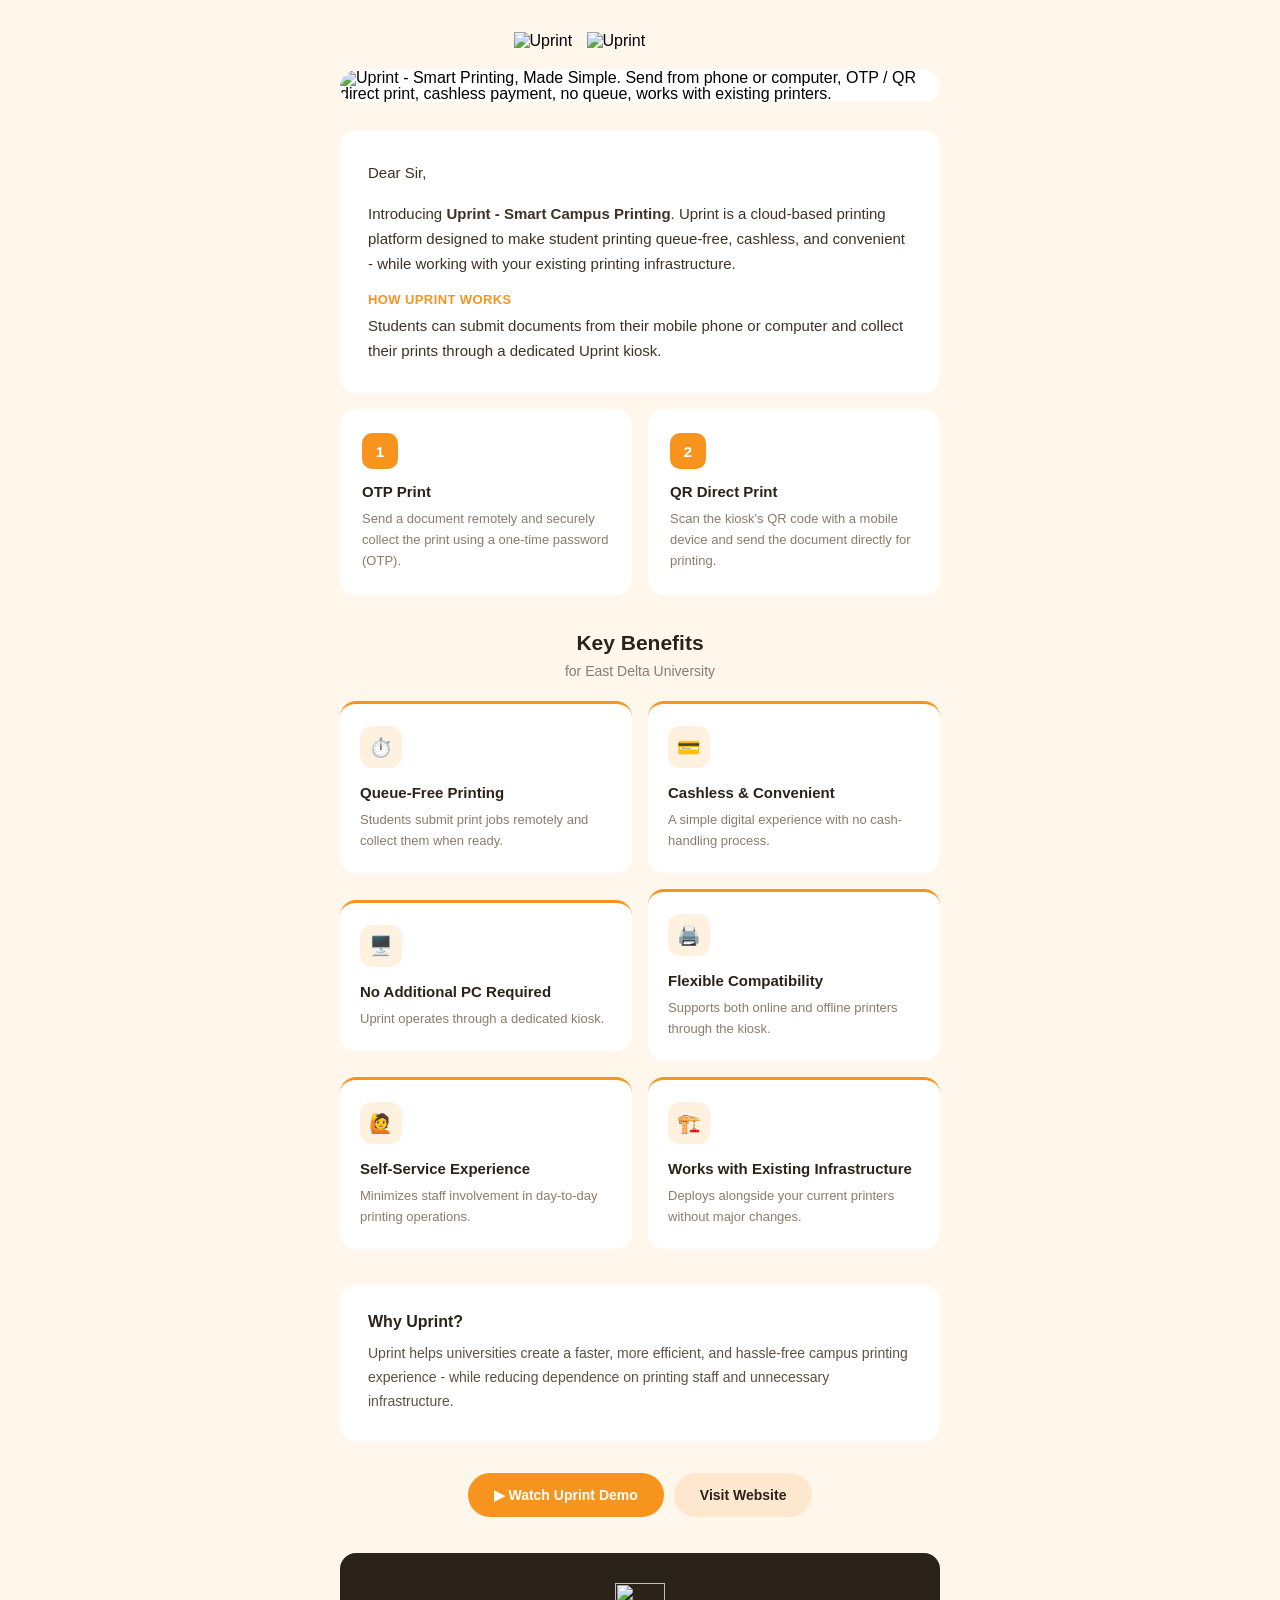
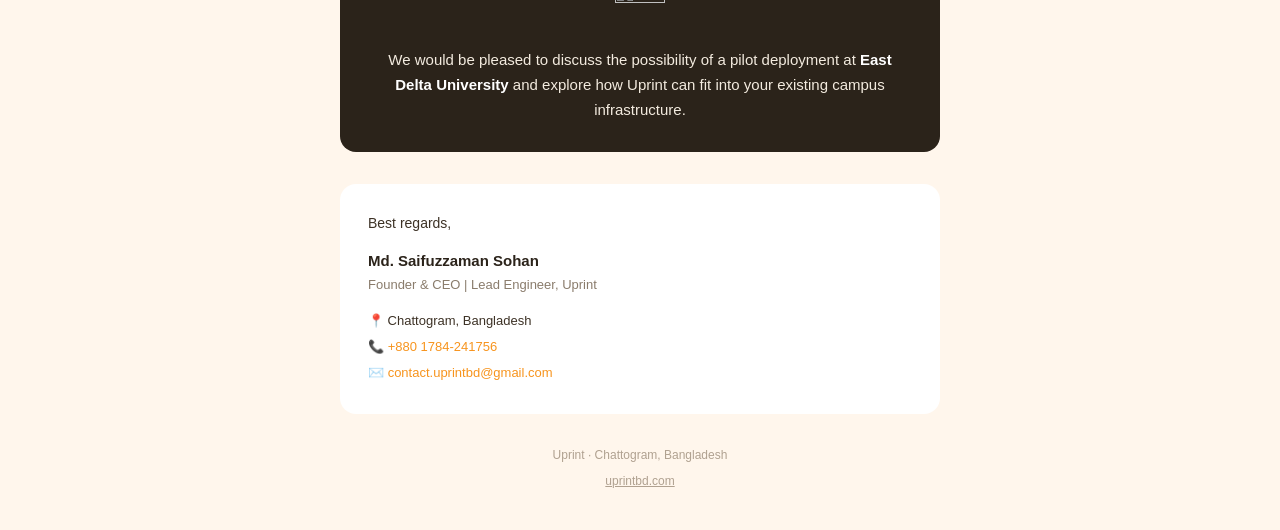
==== email_template.html @ 6eaf3144 "Add email template for Uprint introduction This email template introduces Uprint, a cloud-based prin" ====
<!DOCTYPE html>

<html lang="en" xmlns="http://www.w3.org/1999/xhtml" xmlns:o="urn:schemas-microsoft-com:office:office" xmlns:v="urn:schemas-microsoft-com:vml">
<head>
<meta charset="utf-8"/>
<meta content="width=device-width, initial-scale=1.0" name="viewport"/>
<meta content="IE=edge" http-equiv="X-UA-Compatible"/>
<title>Introducing Uprint - Smart Campus Printing</title>
<!--[if mso]>
<noscript>
<xml>
<o:OfficeDocumentSettings>
<o:PixelsPerInch>96</o:PixelsPerInch>
</o:OfficeDocumentSettings>
</xml>
</noscript>
<![endif]-->

<style>
@media screen and (max-width:600px){
  .email-container{width:100% !important;}
  .mobile-padding{padding-left:22px !important;padding-right:22px !important;}
  .hero-title{font-size:24px !important;line-height:30px !important;}
  .stack-column{display:block !important;width:100% !important;padding-left:0 !important;padding-right:0 !important;padding-bottom:14px !important;}
  .benefit-col{display:block !important;width:100% !important;padding-left:0 !important;padding-right:0 !important;padding-bottom:14px !important;}
  .btn-stack td{display:block !important;width:100% !important;padding:0 0 10px 0 !important;} .btn-gap{height:10px !important;padding:0 !important;}
  .logo-img{height:28px !important;}
}
</style></head>
<body style="margin:0; padding:0; background-color:#FFF6EC;; margin:0; padding:0; width:100% !important; height:100% !important; background-color:#FFF6EC; font-family:-apple-system, BlinkMacSystemFont, 'Segoe UI', Roboto, Helvetica, Arial, sans-serif">
<!-- Preheader -->
<div style="display:none; max-height:0; overflow:hidden; mso-hide:all;">
  Queue-free, cashless printing for your students — watch the demo and let's talk about a pilot at East Delta University.
</div>
<center style="width:100%; background-color:#FFF6EC;">
<!--[if mso]>
<table role="presentation" width="600" align="center"><tr><td>
<![endif]-->
<table cellpadding="0" cellspacing="0" class="email-container" role="presentation" style="mso-table-lspace:0pt; mso-table-rspace:0pt; max-width:600px; margin:0 auto; background-color:#FFF6EC;" width="100%">
<!-- Top spacer -->
<tr><td style="mso-table-lspace:0pt; mso-table-rspace:0pt; padding:32px 0 0 0;"></td></tr>
<!-- Logo -->
<tr>
<td align="center" style="background-color:#FFF6EC;">
<table role="presentation" cellpadding="0" cellspacing="0" border="0" align="center"
       style="margin:0 auto; padding-bottom:20px;">
  <tr>
    <td style="vertical-align:middle; padding-right:8px;">
      <img src="https://raw.githubusercontent.com/MSSohan/uprint_landing-page/main/printer.png"
           width="65"
           style="display:block; width:65px; height:auto; border:0;"
           alt="Uprint">
    </td>

    <td style="vertical-align:middle;">
      <img src="https://raw.githubusercontent.com/MSSohan/uprint_landing-page/main/uprint.png"
           width="180"
           style="display:block; width:180px; height:auto; border:0;"
           alt="Uprint">
    </td>
  </tr>
</table>
</td>
</tr>
<!-- Hero image (full demo graphic) -->
<tr>
<td style="mso-table-lspace:0pt; mso-table-rspace:0pt; border-radius:20px; overflow:hidden; background-color:#FFFFFF;">
<img alt="Uprint - Smart Printing, Made Simple. Send from phone or computer, OTP / QR direct print, cashless payment, no queue, works with existing printers." src="https://raw.githubusercontent.com/MSSohan/uprint_landing-page/main/Thumbnail.png" style="-ms-interpolation-mode:bicubic; border:0; height:auto; line-height:100%; outline:none; text-decoration:none; display:block; width:100%; max-width:600px; height:auto; border-radius:20px;" width="600"/>
</td>
</tr>
<!-- Spacer -->
<tr><td style="mso-table-lspace:0pt; mso-table-rspace:0pt; padding:28px 0 0 0;"></td></tr>
<!-- Greeting / intro -->
<tr>
<td class="mobile-padding" style="mso-table-lspace:0pt; mso-table-rspace:0pt; background-color:#FFFFFF; border-radius:16px; padding:30px 28px;">
<p style="margin:0 0 16px 0; text-align:left; font-family:Arial, sans-serif; font-size:15px; line-height:25px; color:#3D3226;">
        Dear Sir,
      </p>
<p style="margin:0 0 16px 0; font-family:Arial, sans-serif; font-size:15px; line-height:25px; color:#3D3226;">
        Introducing <strong>Uprint - Smart Campus Printing</strong>. Uprint is a cloud-based printing platform designed to make student printing queue-free, cashless, and convenient - while working with your existing printing infrastructure.
      </p>
<p style="margin:0 0 6px 0; font-family:Arial, sans-serif; font-size:13px; font-weight:800; letter-spacing:0.4px; text-transform:uppercase; color:#F7941D;">
        How Uprint Works
      </p>
<p style="margin:0; font-family:Arial, sans-serif; font-size:15px; line-height:25px; color:#3D3226;">
        Students can submit documents from their mobile phone or computer and collect their prints through a dedicated Uprint kiosk.
      </p>
</td>
</tr>
<tr><td style="mso-table-lspace:0pt; mso-table-rspace:0pt; padding:16px 0 0 0;"></td></tr>
<!-- Two print options -->
<tr>
<td style="mso-table-lspace:0pt; mso-table-rspace:0pt;">
<table cellpadding="0" cellspacing="0" role="presentation" style="mso-table-lspace:0pt; mso-table-rspace:0pt;" width="100%">
<tr>
<td class="stack-column" style="mso-table-lspace:0pt; mso-table-rspace:0pt; padding-right:8px;" width="50%">
<table cellpadding="0" cellspacing="0" height="100%" role="presentation" style="mso-table-lspace:0pt; mso-table-rspace:0pt; background-color:#FFFFFF; border-radius:16px;" width="100%">
<tr>
<td align="left" style="mso-table-lspace:0pt; mso-table-rspace:0pt; padding:24px 22px;" valign="top">
<table cellpadding="0" cellspacing="0" height="36" role="presentation" style="mso-table-lspace:0pt; mso-table-rspace:0pt; background-color:#F7941D; border-radius:10px; margin-bottom:14px;" width="36">
<tr><td align="center" style="mso-table-lspace:0pt; mso-table-rspace:0pt; font-family:Arial, sans-serif; font-size:15px; font-weight:800; color:#FFFFFF;" valign="middle">1</td></tr>
</table>
<p style="margin:0 0 8px 0; font-family:Arial, sans-serif; font-size:15px; font-weight:800; color:#2B231A;">OTP Print</p>
<p style="margin:0; font-family:Arial, sans-serif; font-size:13px; line-height:21px; color:#8A7C6C;">Send a document remotely and securely collect the print using a one-time password (OTP).</p>
</td>
</tr>
</table>
</td>
<td class="stack-column" style="mso-table-lspace:0pt; mso-table-rspace:0pt; padding-left:8px;" width="50%">
<table cellpadding="0" cellspacing="0" height="100%" role="presentation" style="mso-table-lspace:0pt; mso-table-rspace:0pt; background-color:#FFFFFF; border-radius:16px;" width="100%">
<tr>
<td align="left" style="mso-table-lspace:0pt; mso-table-rspace:0pt; padding:24px 22px;" valign="top">
<table cellpadding="0" cellspacing="0" height="36" role="presentation" style="mso-table-lspace:0pt; mso-table-rspace:0pt; background-color:#F7941D; border-radius:10px; margin-bottom:14px;" width="36">
<tr><td align="center" style="mso-table-lspace:0pt; mso-table-rspace:0pt; font-family:Arial, sans-serif; font-size:15px; font-weight:800; color:#FFFFFF;" valign="middle">2</td></tr>
</table>
<p style="margin:0 0 8px 0; font-family:Arial, sans-serif; font-size:15px; font-weight:800; color:#2B231A;">QR Direct Print</p>
<p style="margin:0; font-family:Arial, sans-serif; font-size:13px; line-height:21px; color:#8A7C6C;">Scan the kiosk's QR code with a mobile device and send the document directly for printing.</p>
</td>
</tr>
</table>
</td>
</tr>
</table>
</td>
</tr>
<!-- Spacer -->
<tr><td style="mso-table-lspace:0pt; mso-table-rspace:0pt; padding:36px 0 0 0;"></td></tr>
<!-- Section title -->
<tr>
<td align="center" style="mso-table-lspace:0pt; mso-table-rspace:0pt; padding-bottom:8px;">
<p style="margin:0; font-family:Arial, sans-serif; font-size:21px; font-weight:800; color:#2B231A;">
        Key Benefits
      </p>
</td>
</tr>
<tr>
<td align="center" style="mso-table-lspace:0pt; mso-table-rspace:0pt; padding-bottom:22px;">
<p style="margin:0; font-family:Arial, sans-serif; font-size:14px; color:#8A7C6C;">
        for East Delta University
      </p>
</td>
</tr>
<!-- Benefit cards: row 1 -->
<tr>
<td style="mso-table-lspace:0pt; mso-table-rspace:0pt;">
<table cellpadding="0" cellspacing="0" role="presentation" style="mso-table-lspace:0pt; mso-table-rspace:0pt;" width="100%">
<tr>
<td class="benefit-col" style="mso-table-lspace:0pt; mso-table-rspace:0pt; padding:0 8px 16px 0;" width="50%">
<table cellpadding="0" cellspacing="0" role="presentation" style="mso-table-lspace:0pt; mso-table-rspace:0pt; background-color:#FFFFFF; border-radius:16px; border-top:3px solid #F7941D;" width="100%">
<tr>
<td style="mso-table-lspace:0pt; mso-table-rspace:0pt; padding:22px 20px;">
<table cellpadding="0" cellspacing="0" height="42" role="presentation" style="mso-table-lspace:0pt; mso-table-rspace:0pt; background-color:#FFF1E0; border-radius:12px; margin-bottom:14px;" width="42">
<tr><td align="center" style="mso-table-lspace:0pt; mso-table-rspace:0pt; font-size:19px;" valign="middle">⏱️</td></tr>
</table>
<p style="margin:0 0 6px 0; font-family:Arial, sans-serif; font-size:15px; font-weight:800; color:#2B231A; line-height:21px;">Queue-Free Printing</p>
<p style="margin:0; font-family:Arial, sans-serif; font-size:13px; line-height:21px; color:#8A7C6C;">Students submit print jobs remotely and collect them when ready.</p>
</td>
</tr>
</table>
</td>
<td class="benefit-col" style="mso-table-lspace:0pt; mso-table-rspace:0pt; padding:0 0 16px 8px;" width="50%">
<table cellpadding="0" cellspacing="0" role="presentation" style="mso-table-lspace:0pt; mso-table-rspace:0pt; background-color:#FFFFFF; border-radius:16px; border-top:3px solid #F7941D;" width="100%">
<tr>
<td style="mso-table-lspace:0pt; mso-table-rspace:0pt; padding:22px 20px;">
<table cellpadding="0" cellspacing="0" height="42" role="presentation" style="mso-table-lspace:0pt; mso-table-rspace:0pt; background-color:#FFF1E0; border-radius:12px; margin-bottom:14px;" width="42">
<tr><td align="center" style="mso-table-lspace:0pt; mso-table-rspace:0pt; font-size:19px;" valign="middle">💳</td></tr>
</table>
<p style="margin:0 0 6px 0; font-family:Arial, sans-serif; font-size:15px; font-weight:800; color:#2B231A; line-height:21px;">Cashless &amp; Convenient</p>
<p style="margin:0; font-family:Arial, sans-serif; font-size:13px; line-height:21px; color:#8A7C6C;">A simple digital experience with no cash-handling process.</p>
</td>
</tr>
</table>
</td>
</tr>
</table>
</td>
</tr>
<!-- Benefit cards: row 2 -->
<tr>
<td style="mso-table-lspace:0pt; mso-table-rspace:0pt;">
<table cellpadding="0" cellspacing="0" role="presentation" style="mso-table-lspace:0pt; mso-table-rspace:0pt;" width="100%">
<tr>
<td class="benefit-col" style="mso-table-lspace:0pt; mso-table-rspace:0pt; padding:0 8px 16px 0;" width="50%">
<table cellpadding="0" cellspacing="0" role="presentation" style="mso-table-lspace:0pt; mso-table-rspace:0pt; background-color:#FFFFFF; border-radius:16px; border-top:3px solid #F7941D;" width="100%">
<tr>
<td style="mso-table-lspace:0pt; mso-table-rspace:0pt; padding:22px 20px;">
<table cellpadding="0" cellspacing="0" height="42" role="presentation" style="mso-table-lspace:0pt; mso-table-rspace:0pt; background-color:#FFF1E0; border-radius:12px; margin-bottom:14px;" width="42">
<tr><td align="center" style="mso-table-lspace:0pt; mso-table-rspace:0pt; font-size:19px;" valign="middle">🖥️</td></tr>
</table>
<p style="margin:0 0 6px 0; font-family:Arial, sans-serif; font-size:15px; font-weight:800; color:#2B231A; line-height:21px;">No Additional PC Required</p>
<p style="margin:0; font-family:Arial, sans-serif; font-size:13px; line-height:21px; color:#8A7C6C;">Uprint operates through a dedicated kiosk.</p>
</td>
</tr>
</table>
</td>
<td class="benefit-col" style="mso-table-lspace:0pt; mso-table-rspace:0pt; padding:0 0 16px 8px;" width="50%">
<table cellpadding="0" cellspacing="0" role="presentation" style="mso-table-lspace:0pt; mso-table-rspace:0pt; background-color:#FFFFFF; border-radius:16px; border-top:3px solid #F7941D;" width="100%">
<tr>
<td style="mso-table-lspace:0pt; mso-table-rspace:0pt; padding:22px 20px;">
<table cellpadding="0" cellspacing="0" height="42" role="presentation" style="mso-table-lspace:0pt; mso-table-rspace:0pt; background-color:#FFF1E0; border-radius:12px; margin-bottom:14px;" width="42">
<tr><td align="center" style="mso-table-lspace:0pt; mso-table-rspace:0pt; font-size:19px;" valign="middle">🖨️</td></tr>
</table>
<p style="margin:0 0 6px 0; font-family:Arial, sans-serif; font-size:15px; font-weight:800; color:#2B231A; line-height:21px;">Flexible Compatibility</p>
<p style="margin:0; font-family:Arial, sans-serif; font-size:13px; line-height:21px; color:#8A7C6C;">Supports both online and offline printers through the kiosk.</p>
</td>
</tr>
</table>
</td>
</tr>
</table>
</td>
</tr>
<!-- Benefit cards: row 3 -->
<tr>
<td style="mso-table-lspace:0pt; mso-table-rspace:0pt;">
<table cellpadding="0" cellspacing="0" role="presentation" style="mso-table-lspace:0pt; mso-table-rspace:0pt;" width="100%">
<tr>
<td class="benefit-col" style="mso-table-lspace:0pt; mso-table-rspace:0pt; padding:0 8px 0 0;" width="50%">
<table cellpadding="0" cellspacing="0" role="presentation" style="mso-table-lspace:0pt; mso-table-rspace:0pt; background-color:#FFFFFF; border-radius:16px; border-top:3px solid #F7941D;" width="100%">
<tr>
<td style="mso-table-lspace:0pt; mso-table-rspace:0pt; padding:22px 20px;">
<table cellpadding="0" cellspacing="0" height="42" role="presentation" style="mso-table-lspace:0pt; mso-table-rspace:0pt; background-color:#FFF1E0; border-radius:12px; margin-bottom:14px;" width="42">
<tr><td align="center" style="mso-table-lspace:0pt; mso-table-rspace:0pt; font-size:19px;" valign="middle">🙋</td></tr>
</table>
<p style="margin:0 0 6px 0; font-family:Arial, sans-serif; font-size:15px; font-weight:800; color:#2B231A; line-height:21px;">Self-Service Experience</p>
<p style="margin:0; font-family:Arial, sans-serif; font-size:13px; line-height:21px; color:#8A7C6C;">Minimizes staff involvement in day-to-day printing operations.</p>
</td>
</tr>
</table>
</td>
<td class="benefit-col" style="mso-table-lspace:0pt; mso-table-rspace:0pt; padding:0 0 0 8px;" width="50%">
<table cellpadding="0" cellspacing="0" role="presentation" style="mso-table-lspace:0pt; mso-table-rspace:0pt; background-color:#FFFFFF; border-radius:16px; border-top:3px solid #F7941D;" width="100%">
<tr>
<td style="mso-table-lspace:0pt; mso-table-rspace:0pt; padding:22px 20px;">
<table cellpadding="0" cellspacing="0" height="42" role="presentation" style="mso-table-lspace:0pt; mso-table-rspace:0pt; background-color:#FFF1E0; border-radius:12px; margin-bottom:14px;" width="42">
<tr><td align="center" style="mso-table-lspace:0pt; mso-table-rspace:0pt; font-size:19px;" valign="middle">🏗️</td></tr>
</table>
<p style="margin:0 0 6px 0; font-family:Arial, sans-serif; font-size:15px; font-weight:800; color:#2B231A; line-height:21px;">Works with Existing Infrastructure</p>
<p style="margin:0; font-family:Arial, sans-serif; font-size:13px; line-height:21px; color:#8A7C6C;">Deploys alongside your current printers without major changes.</p>
</td>
</tr>
</table>
</td>
</tr>
</table>
</td>
</tr>
<!-- Spacer -->
<tr><td style="mso-table-lspace:0pt; mso-table-rspace:0pt; padding:36px 0 0 0;"></td></tr>
<!-- Why Uprint -->
<tr>
<td class="mobile-padding" style="mso-table-lspace:0pt; mso-table-rspace:0pt; background-color:#FFFFFF; border-radius:16px; padding:28px 28px;">
<p style="margin:0 0 10px 0; font-family:Arial, sans-serif; font-size:16px; font-weight:800; color:#2B231A;">
        Why Uprint?
      </p>
<p style="margin:0; font-family:Arial, sans-serif; font-size:14px; line-height:24px; color:#5C5142;">
        Uprint helps universities create a faster, more efficient, and hassle-free campus printing experience - while reducing dependence on printing staff and unnecessary infrastructure.
      </p>
</td>
</tr>
<!-- Spacer -->
<tr><td style="mso-table-lspace:0pt; mso-table-rspace:0pt; padding:32px 0 0 0;"></td></tr>
<!-- CTA buttons -->
<tr>
<td align="center" style="mso-table-lspace:0pt; mso-table-rspace:0pt;">
<table cellpadding="0" cellspacing="0" class="btn-stack" role="presentation" style="mso-table-lspace:0pt; mso-table-rspace:0pt;">
<tr>
<td class="btn-primary" style="mso-table-lspace:0pt; mso-table-rspace:0pt; border-radius:100px; background-color:#F7941D;">
<a href="https://youtu.be/S1dwnnn4nPo" style="display:inline-block; padding:14px 26px; font-family:Arial, sans-serif; font-size:14px; font-weight:700; color:#FFFFFF; text-decoration:none; border-radius:100px;" target="_blank">
              ▶ Watch Uprint Demo
            </a>
</td>
<td class="btn-gap" width="10" style="width:10px;font-size:0;line-height:0;">&nbsp;</td>
<td class="btn-secondary" style="mso-table-lspace:0pt; mso-table-rspace:0pt; border-radius:100px; text-align:center; background-color:#FDE7CF;">
<a href="https://uprintbd.com" style="display:inline-block; padding:14px 26px; font-family:Arial, sans-serif; font-size:14px; font-weight:700; color:#2B231A; text-decoration:none; border-radius:100px;" target="_blank">
              Visit Website
            </a>
</td>
</tr>
</table>
</td>
</tr>
<!-- Spacer -->
<tr><td style="mso-table-lspace:0pt; mso-table-rspace:0pt; padding:36px 0 0 0;"></td></tr>
<!-- Pilot proposal -->
<tr>
<td align="center" class="mobile-padding" style="mso-table-lspace:0pt; mso-table-rspace:0pt; background-color:#2B231A; border-radius:16px; padding:30px 28px;">
<table cellpadding="0" cellspacing="0" role="presentation" style="mso-table-lspace:0pt; mso-table-rspace:0pt; margin-bottom:14px;">
<tr><td align="center" style="mso-table-lspace:0pt; mso-table-rspace:0pt;"><img alt="" height="50" src="https://raw.githubusercontent.com/MSSohan/uprint_landing-page/main/printer.png" style="-ms-interpolation-mode:bicubic; border:0; height:auto; line-height:100%; outline:none; text-decoration:none; display:block;" width="50"/></td></tr>
</table>
<p style="margin:0; font-family:Arial, sans-serif; font-size:15px; line-height:25px; color:#F3EBDF;">
        We would be pleased to discuss the possibility of a pilot deployment at <strong style="color:#FFFFFF;">East Delta University</strong> and explore how Uprint can fit into your existing campus infrastructure.
      </p>
</td>
</tr>
<!-- Spacer -->
<tr><td style="mso-table-lspace:0pt; mso-table-rspace:0pt; padding:32px 0 0 0;"></td></tr>
<!-- Signature -->
<tr>
<td class="mobile-padding" style="mso-table-lspace:0pt; mso-table-rspace:0pt; background-color:#FFFFFF; border-radius:16px; padding:28px 28px;">
<p style="margin:0 0 16px 0; font-family:Arial, sans-serif; font-size:14px; line-height:22px; color:#3D3226;">Best regards,</p>
<p style="margin:0 0 4px 0; font-family:Arial, sans-serif; font-size:15px; font-weight:800; color:#2B231A; line-height:21px;">Md. Saifuzzaman Sohan</p>
<p style="margin:0 0 14px 0; font-family:Arial, sans-serif; font-size:13px; color:#8A7C6C; line-height:19px;">Founder &amp; CEO | Lead Engineer, Uprint</p>
<table cellpadding="0" cellspacing="0" role="presentation" style="mso-table-lspace:0pt; mso-table-rspace:0pt;">
<tr>
<td style="mso-table-lspace:0pt; mso-table-rspace:0pt; font-family:Arial, sans-serif; font-size:13px; color:#3D3226; padding:3px 0; line-height:20px;">📍 Chattogram, Bangladesh</td>
</tr>
<tr>
<td style="mso-table-lspace:0pt; mso-table-rspace:0pt; font-family:Arial, sans-serif; font-size:13px; padding:3px 0; line-height:20px;">📞 <a href="tel:+8801784241756" style="color:#F7941D; text-decoration:none;">+880 1784-241756</a></td>
</tr>
<tr>
<td style="mso-table-lspace:0pt; mso-table-rspace:0pt; font-family:Arial, sans-serif; font-size:13px; padding:3px 0; line-height:20px;">✉️ <a href="mailto:contact.uprintbd@gmail.com" style="color:#F7941D; text-decoration:none;">contact.uprintbd@gmail.com</a></td>
</tr>
</table>
</td>
</tr>
<!-- Spacer -->
<tr><td style="mso-table-lspace:0pt; mso-table-rspace:0pt; padding:32px 0 0 0;"></td></tr>
<!-- Footer -->
<tr>
<td align="center" style="mso-table-lspace:0pt; mso-table-rspace:0pt; padding:0 24px 40px 24px;">
<p style="margin:0 0 8px 0; font-family:Arial, sans-serif; font-size:12px; color:#B0A190; line-height:18px;">
        Uprint · Chattogram, Bangladesh
      </p>
<p style="margin:0; font-family:Arial, sans-serif; font-size:12px; color:#B0A190; line-height:18px;">
<a href="https://uprintbd.com" style="color:#B0A190; text-decoration:underline;">uprintbd.com</a>
</p>
</td>
</tr>
</table>
<!--[if mso]>
</td></tr></table>
<![endif]-->
</center>
</body>
</html>
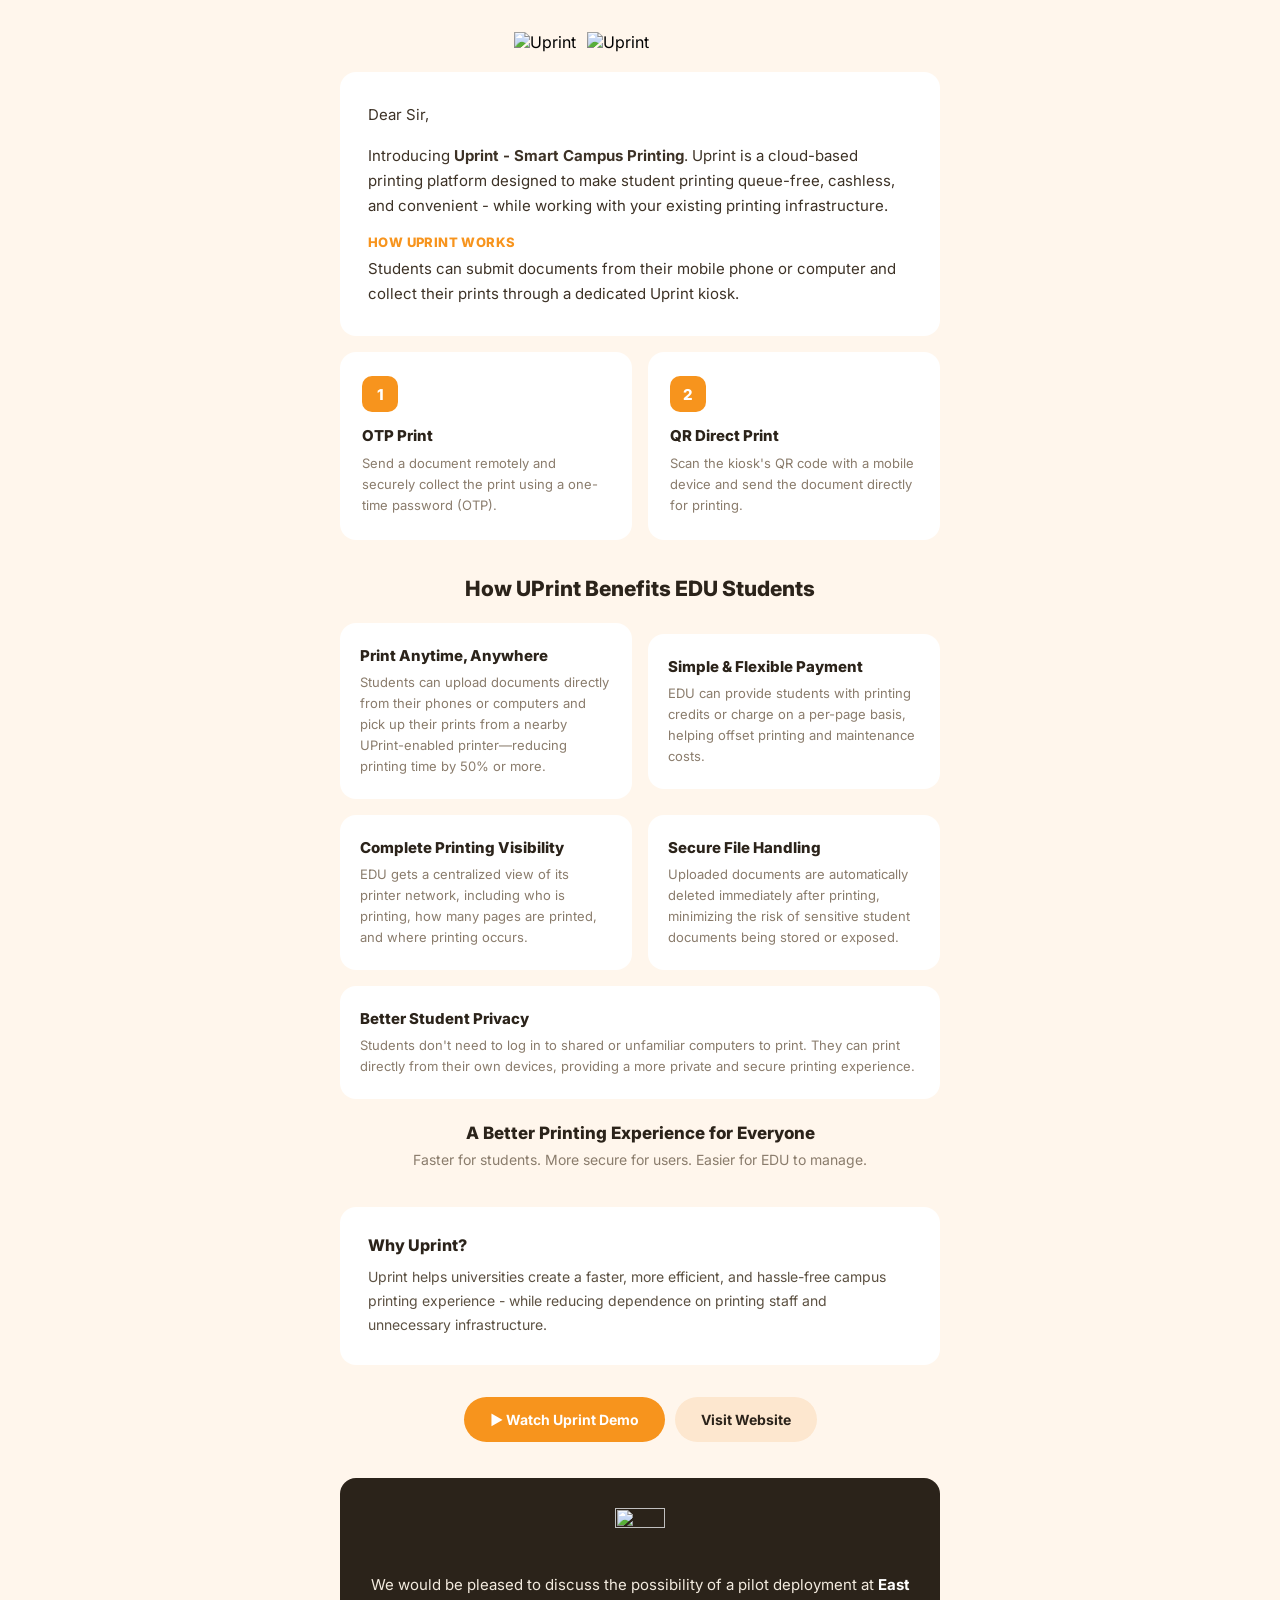
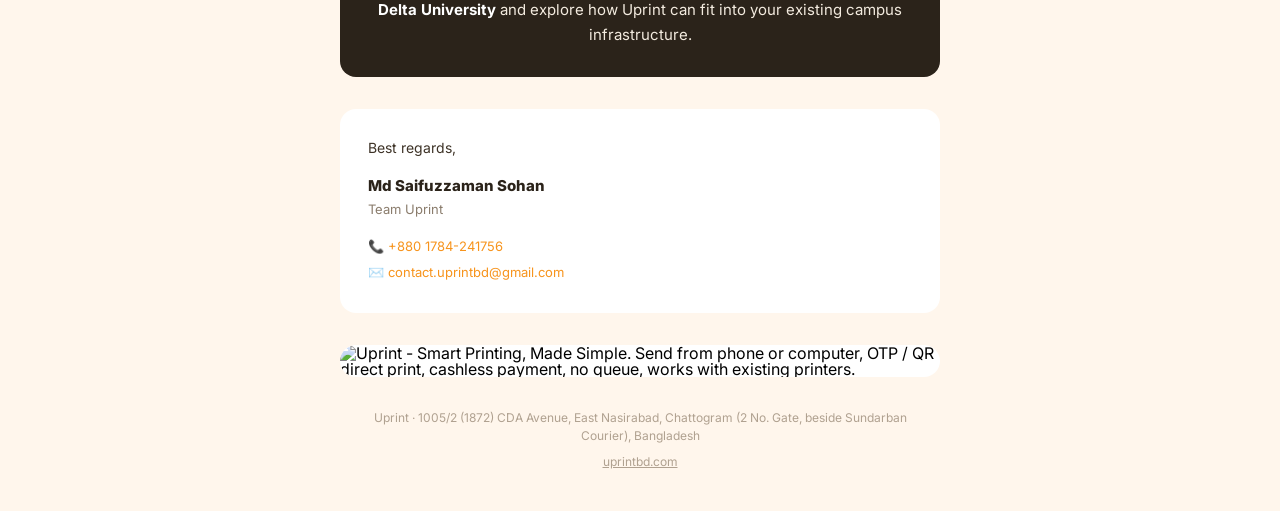
==== commit 0a204bd5: "Refactor email template styles to use 'Inter' font Updated font family to 'Inter' for better consist" ====
--- a/email_template.html
+++ b/email_template.html
@@ -15,7 +15,7 @@
 </xml>
 </noscript>
 <![endif]-->
-
+<link href="https://fonts.googleapis.com/css2?family=Inter:wght@400;700;800&amp;display=swap" rel="stylesheet"/>
 <style>
 @media screen and (max-width:600px){
   .email-container{width:100% !important;}
@@ -27,7 +27,7 @@
   .logo-img{height:28px !important;}
 }
 </style></head>
-<body style="margin:0; padding:0; background-color:#FFF6EC;; margin:0; padding:0; width:100% !important; height:100% !important; background-color:#FFF6EC; font-family:-apple-system, BlinkMacSystemFont, 'Segoe UI', Roboto, Helvetica, Arial, sans-serif">
+<body style="margin:0; padding:0; background-color:#FFF6EC;; margin:0; padding:0; width:100% !important; height:100% !important; background-color:#FFF6EC; font-family:'Inter', -apple-system, sans-serif">
 <!-- Preheader -->
 <div style="display:none; max-height:0; overflow:hidden; mso-hide:all;">
   Queue-free, cashless printing for your students — watch the demo and let's talk about a pilot at East Delta University.
@@ -62,27 +62,19 @@
 </table>
 </td>
 </tr>
-<!-- Hero image (full demo graphic) -->
-<tr>
-<td style="mso-table-lspace:0pt; mso-table-rspace:0pt; border-radius:20px; overflow:hidden; background-color:#FFFFFF;">
-<img alt="Uprint - Smart Printing, Made Simple. Send from phone or computer, OTP / QR direct print, cashless payment, no queue, works with existing printers." src="https://raw.githubusercontent.com/MSSohan/uprint_landing-page/main/Thumbnail.png" style="-ms-interpolation-mode:bicubic; border:0; height:auto; line-height:100%; outline:none; text-decoration:none; display:block; width:100%; max-width:600px; height:auto; border-radius:20px;" width="600"/>
-</td>
-</tr>
-<!-- Spacer -->
-<tr><td style="mso-table-lspace:0pt; mso-table-rspace:0pt; padding:28px 0 0 0;"></td></tr>
 <!-- Greeting / intro -->
 <tr>
 <td class="mobile-padding" style="mso-table-lspace:0pt; mso-table-rspace:0pt; background-color:#FFFFFF; border-radius:16px; padding:30px 28px;">
-<p style="margin:0 0 16px 0; text-align:left; font-family:Arial, sans-serif; font-size:15px; line-height:25px; color:#3D3226;">
+<p style="margin:0 0 16px 0; text-align:left; font-family:'Inter', -apple-system, sans-serif; font-size:15px; line-height:25px; color:#3D3226;">
         Dear Sir,
       </p>
-<p style="margin:0 0 16px 0; font-family:Arial, sans-serif; font-size:15px; line-height:25px; color:#3D3226;">
+<p style="margin:0 0 16px 0; font-family:'Inter', -apple-system, sans-serif; font-size:15px; line-height:25px; color:#3D3226;">
         Introducing <strong>Uprint - Smart Campus Printing</strong>. Uprint is a cloud-based printing platform designed to make student printing queue-free, cashless, and convenient - while working with your existing printing infrastructure.
       </p>
-<p style="margin:0 0 6px 0; font-family:Arial, sans-serif; font-size:13px; font-weight:800; letter-spacing:0.4px; text-transform:uppercase; color:#F7941D;">
+<p style="margin:0 0 6px 0; font-family:'Inter', -apple-system, sans-serif; font-size:13px; font-weight:800; letter-spacing:0.4px; text-transform:uppercase; color:#F7941D;">
         How Uprint Works
       </p>
-<p style="margin:0; font-family:Arial, sans-serif; font-size:15px; line-height:25px; color:#3D3226;">
+<p style="margin:0; font-family:'Inter', -apple-system, sans-serif; font-size:15px; line-height:25px; color:#3D3226;">
         Students can submit documents from their mobile phone or computer and collect their prints through a dedicated Uprint kiosk.
       </p>
 </td>
@@ -98,10 +90,10 @@
 <tr>
 <td align="left" style="mso-table-lspace:0pt; mso-table-rspace:0pt; padding:24px 22px;" valign="top">
 <table cellpadding="0" cellspacing="0" height="36" role="presentation" style="mso-table-lspace:0pt; mso-table-rspace:0pt; background-color:#F7941D; border-radius:10px; margin-bottom:14px;" width="36">
-<tr><td align="center" style="mso-table-lspace:0pt; mso-table-rspace:0pt; font-family:Arial, sans-serif; font-size:15px; font-weight:800; color:#FFFFFF;" valign="middle">1</td></tr>
-</table>
-<p style="margin:0 0 8px 0; font-family:Arial, sans-serif; font-size:15px; font-weight:800; color:#2B231A;">OTP Print</p>
-<p style="margin:0; font-family:Arial, sans-serif; font-size:13px; line-height:21px; color:#8A7C6C;">Send a document remotely and securely collect the print using a one-time password (OTP).</p>
+<tr><td align="center" style="mso-table-lspace:0pt; mso-table-rspace:0pt; font-family:'Inter', -apple-system, sans-serif; font-size:15px; font-weight:800; color:#FFFFFF;" valign="middle">1</td></tr>
+</table>
+<p style="margin:0 0 8px 0; font-family:'Inter', -apple-system, sans-serif; font-size:15px; font-weight:800; color:#2B231A;">OTP Print</p>
+<p style="margin:0; font-family:'Inter', -apple-system, sans-serif; font-size:13px; line-height:21px; color:#8A7C6C;">Send a document remotely and securely collect the print using a one-time password (OTP).</p>
 </td>
 </tr>
 </table>
@@ -111,10 +103,10 @@
 <tr>
 <td align="left" style="mso-table-lspace:0pt; mso-table-rspace:0pt; padding:24px 22px;" valign="top">
 <table cellpadding="0" cellspacing="0" height="36" role="presentation" style="mso-table-lspace:0pt; mso-table-rspace:0pt; background-color:#F7941D; border-radius:10px; margin-bottom:14px;" width="36">
-<tr><td align="center" style="mso-table-lspace:0pt; mso-table-rspace:0pt; font-family:Arial, sans-serif; font-size:15px; font-weight:800; color:#FFFFFF;" valign="middle">2</td></tr>
-</table>
-<p style="margin:0 0 8px 0; font-family:Arial, sans-serif; font-size:15px; font-weight:800; color:#2B231A;">QR Direct Print</p>
-<p style="margin:0; font-family:Arial, sans-serif; font-size:13px; line-height:21px; color:#8A7C6C;">Scan the kiosk's QR code with a mobile device and send the document directly for printing.</p>
+<tr><td align="center" style="mso-table-lspace:0pt; mso-table-rspace:0pt; font-family:'Inter', -apple-system, sans-serif; font-size:15px; font-weight:800; color:#FFFFFF;" valign="middle">2</td></tr>
+</table>
+<p style="margin:0 0 8px 0; font-family:'Inter', -apple-system, sans-serif; font-size:15px; font-weight:800; color:#2B231A;">QR Direct Print</p>
+<p style="margin:0; font-family:'Inter', -apple-system, sans-serif; font-size:13px; line-height:21px; color:#8A7C6C;">Scan the kiosk's QR code with a mobile device and send the document directly for printing.</p>
 </td>
 </tr>
 </table>
@@ -127,16 +119,9 @@
 <tr><td style="mso-table-lspace:0pt; mso-table-rspace:0pt; padding:36px 0 0 0;"></td></tr>
 <!-- Section title -->
 <tr>
-<td align="center" style="mso-table-lspace:0pt; mso-table-rspace:0pt; padding-bottom:8px;">
-<p style="margin:0; font-family:Arial, sans-serif; font-size:21px; font-weight:800; color:#2B231A;">
-        Key Benefits
-      </p>
-</td>
-</tr>
-<tr>
 <td align="center" style="mso-table-lspace:0pt; mso-table-rspace:0pt; padding-bottom:22px;">
-<p style="margin:0; font-family:Arial, sans-serif; font-size:14px; color:#8A7C6C;">
-        for East Delta University
+<p style="margin:0; font-family:'Inter', -apple-system, sans-serif; font-size:21px; font-weight:800; color:#2B231A;">
+        How UPrint Benefits EDU Students
       </p>
 </td>
 </tr>
@@ -146,27 +131,21 @@
 <table cellpadding="0" cellspacing="0" role="presentation" style="mso-table-lspace:0pt; mso-table-rspace:0pt;" width="100%">
 <tr>
 <td class="benefit-col" style="mso-table-lspace:0pt; mso-table-rspace:0pt; padding:0 8px 16px 0;" width="50%">
-<table cellpadding="0" cellspacing="0" role="presentation" style="mso-table-lspace:0pt; mso-table-rspace:0pt; background-color:#FFFFFF; border-radius:16px; border-top:3px solid #F7941D;" width="100%">
-<tr>
-<td style="mso-table-lspace:0pt; mso-table-rspace:0pt; padding:22px 20px;">
-<table cellpadding="0" cellspacing="0" height="42" role="presentation" style="mso-table-lspace:0pt; mso-table-rspace:0pt; background-color:#FFF1E0; border-radius:12px; margin-bottom:14px;" width="42">
-<tr><td align="center" style="mso-table-lspace:0pt; mso-table-rspace:0pt; font-size:19px;" valign="middle">⏱️</td></tr>
-</table>
-<p style="margin:0 0 6px 0; font-family:Arial, sans-serif; font-size:15px; font-weight:800; color:#2B231A; line-height:21px;">Queue-Free Printing</p>
-<p style="margin:0; font-family:Arial, sans-serif; font-size:13px; line-height:21px; color:#8A7C6C;">Students submit print jobs remotely and collect them when ready.</p>
+<table cellpadding="0" cellspacing="0" role="presentation" style="mso-table-lspace:0pt; mso-table-rspace:0pt; background-color:#FFFFFF; border-radius:16px;" width="100%">
+<tr>
+<td style="mso-table-lspace:0pt; mso-table-rspace:0pt; padding:22px 20px;">
+<p style="margin:0 0 6px 0; font-family:'Inter', -apple-system, sans-serif; font-size:15px; font-weight:800; color:#2B231A; line-height:21px;">Print Anytime, Anywhere</p>
+<p style="margin:0; font-family:'Inter', -apple-system, sans-serif; font-size:13px; line-height:21px; color:#8A7C6C;">Students can upload documents directly from their phones or computers and pick up their prints from a nearby UPrint-enabled printer—reducing printing time by 50% or more.</p>
 </td>
 </tr>
 </table>
 </td>
 <td class="benefit-col" style="mso-table-lspace:0pt; mso-table-rspace:0pt; padding:0 0 16px 8px;" width="50%">
-<table cellpadding="0" cellspacing="0" role="presentation" style="mso-table-lspace:0pt; mso-table-rspace:0pt; background-color:#FFFFFF; border-radius:16px; border-top:3px solid #F7941D;" width="100%">
-<tr>
-<td style="mso-table-lspace:0pt; mso-table-rspace:0pt; padding:22px 20px;">
-<table cellpadding="0" cellspacing="0" height="42" role="presentation" style="mso-table-lspace:0pt; mso-table-rspace:0pt; background-color:#FFF1E0; border-radius:12px; margin-bottom:14px;" width="42">
-<tr><td align="center" style="mso-table-lspace:0pt; mso-table-rspace:0pt; font-size:19px;" valign="middle">💳</td></tr>
-</table>
-<p style="margin:0 0 6px 0; font-family:Arial, sans-serif; font-size:15px; font-weight:800; color:#2B231A; line-height:21px;">Cashless &amp; Convenient</p>
-<p style="margin:0; font-family:Arial, sans-serif; font-size:13px; line-height:21px; color:#8A7C6C;">A simple digital experience with no cash-handling process.</p>
+<table cellpadding="0" cellspacing="0" role="presentation" style="mso-table-lspace:0pt; mso-table-rspace:0pt; background-color:#FFFFFF; border-radius:16px;" width="100%">
+<tr>
+<td style="mso-table-lspace:0pt; mso-table-rspace:0pt; padding:22px 20px;">
+<p style="margin:0 0 6px 0; font-family:'Inter', -apple-system, sans-serif; font-size:15px; font-weight:800; color:#2B231A; line-height:21px;">Simple &amp; Flexible Payment</p>
+<p style="margin:0; font-family:'Inter', -apple-system, sans-serif; font-size:13px; line-height:21px; color:#8A7C6C;">EDU can provide students with printing credits or charge on a per-page basis, helping offset printing and maintenance costs.</p>
 </td>
 </tr>
 </table>
@@ -181,27 +160,21 @@
 <table cellpadding="0" cellspacing="0" role="presentation" style="mso-table-lspace:0pt; mso-table-rspace:0pt;" width="100%">
 <tr>
 <td class="benefit-col" style="mso-table-lspace:0pt; mso-table-rspace:0pt; padding:0 8px 16px 0;" width="50%">
-<table cellpadding="0" cellspacing="0" role="presentation" style="mso-table-lspace:0pt; mso-table-rspace:0pt; background-color:#FFFFFF; border-radius:16px; border-top:3px solid #F7941D;" width="100%">
-<tr>
-<td style="mso-table-lspace:0pt; mso-table-rspace:0pt; padding:22px 20px;">
-<table cellpadding="0" cellspacing="0" height="42" role="presentation" style="mso-table-lspace:0pt; mso-table-rspace:0pt; background-color:#FFF1E0; border-radius:12px; margin-bottom:14px;" width="42">
-<tr><td align="center" style="mso-table-lspace:0pt; mso-table-rspace:0pt; font-size:19px;" valign="middle">🖥️</td></tr>
-</table>
-<p style="margin:0 0 6px 0; font-family:Arial, sans-serif; font-size:15px; font-weight:800; color:#2B231A; line-height:21px;">No Additional PC Required</p>
-<p style="margin:0; font-family:Arial, sans-serif; font-size:13px; line-height:21px; color:#8A7C6C;">Uprint operates through a dedicated kiosk.</p>
+<table cellpadding="0" cellspacing="0" role="presentation" style="mso-table-lspace:0pt; mso-table-rspace:0pt; background-color:#FFFFFF; border-radius:16px;" width="100%">
+<tr>
+<td style="mso-table-lspace:0pt; mso-table-rspace:0pt; padding:22px 20px;">
+<p style="margin:0 0 6px 0; font-family:'Inter', -apple-system, sans-serif; font-size:15px; font-weight:800; color:#2B231A; line-height:21px;">Complete Printing Visibility</p>
+<p style="margin:0; font-family:'Inter', -apple-system, sans-serif; font-size:13px; line-height:21px; color:#8A7C6C;">EDU gets a centralized view of its printer network, including who is printing, how many pages are printed, and where printing occurs.</p>
 </td>
 </tr>
 </table>
 </td>
 <td class="benefit-col" style="mso-table-lspace:0pt; mso-table-rspace:0pt; padding:0 0 16px 8px;" width="50%">
-<table cellpadding="0" cellspacing="0" role="presentation" style="mso-table-lspace:0pt; mso-table-rspace:0pt; background-color:#FFFFFF; border-radius:16px; border-top:3px solid #F7941D;" width="100%">
-<tr>
-<td style="mso-table-lspace:0pt; mso-table-rspace:0pt; padding:22px 20px;">
-<table cellpadding="0" cellspacing="0" height="42" role="presentation" style="mso-table-lspace:0pt; mso-table-rspace:0pt; background-color:#FFF1E0; border-radius:12px; margin-bottom:14px;" width="42">
-<tr><td align="center" style="mso-table-lspace:0pt; mso-table-rspace:0pt; font-size:19px;" valign="middle">🖨️</td></tr>
-</table>
-<p style="margin:0 0 6px 0; font-family:Arial, sans-serif; font-size:15px; font-weight:800; color:#2B231A; line-height:21px;">Flexible Compatibility</p>
-<p style="margin:0; font-family:Arial, sans-serif; font-size:13px; line-height:21px; color:#8A7C6C;">Supports both online and offline printers through the kiosk.</p>
+<table cellpadding="0" cellspacing="0" role="presentation" style="mso-table-lspace:0pt; mso-table-rspace:0pt; background-color:#FFFFFF; border-radius:16px;" width="100%">
+<tr>
+<td style="mso-table-lspace:0pt; mso-table-rspace:0pt; padding:22px 20px;">
+<p style="margin:0 0 6px 0; font-family:'Inter', -apple-system, sans-serif; font-size:15px; font-weight:800; color:#2B231A; line-height:21px;">Secure File Handling</p>
+<p style="margin:0; font-family:'Inter', -apple-system, sans-serif; font-size:13px; line-height:21px; color:#8A7C6C;">Uploaded documents are automatically deleted immediately after printing, minimizing the risk of sensitive student documents being stored or exposed.</p>
 </td>
 </tr>
 </table>
@@ -213,36 +186,31 @@
 <!-- Benefit cards: row 3 -->
 <tr>
 <td style="mso-table-lspace:0pt; mso-table-rspace:0pt;">
-<table cellpadding="0" cellspacing="0" role="presentation" style="mso-table-lspace:0pt; mso-table-rspace:0pt;" width="100%">
-<tr>
-<td class="benefit-col" style="mso-table-lspace:0pt; mso-table-rspace:0pt; padding:0 8px 0 0;" width="50%">
-<table cellpadding="0" cellspacing="0" role="presentation" style="mso-table-lspace:0pt; mso-table-rspace:0pt; background-color:#FFFFFF; border-radius:16px; border-top:3px solid #F7941D;" width="100%">
-<tr>
-<td style="mso-table-lspace:0pt; mso-table-rspace:0pt; padding:22px 20px;">
-<table cellpadding="0" cellspacing="0" height="42" role="presentation" style="mso-table-lspace:0pt; mso-table-rspace:0pt; background-color:#FFF1E0; border-radius:12px; margin-bottom:14px;" width="42">
-<tr><td align="center" style="mso-table-lspace:0pt; mso-table-rspace:0pt; font-size:19px;" valign="middle">🙋</td></tr>
-</table>
-<p style="margin:0 0 6px 0; font-family:Arial, sans-serif; font-size:15px; font-weight:800; color:#2B231A; line-height:21px;">Self-Service Experience</p>
-<p style="margin:0; font-family:Arial, sans-serif; font-size:13px; line-height:21px; color:#8A7C6C;">Minimizes staff involvement in day-to-day printing operations.</p>
-</td>
-</tr>
-</table>
-</td>
-<td class="benefit-col" style="mso-table-lspace:0pt; mso-table-rspace:0pt; padding:0 0 0 8px;" width="50%">
-<table cellpadding="0" cellspacing="0" role="presentation" style="mso-table-lspace:0pt; mso-table-rspace:0pt; background-color:#FFFFFF; border-radius:16px; border-top:3px solid #F7941D;" width="100%">
-<tr>
-<td style="mso-table-lspace:0pt; mso-table-rspace:0pt; padding:22px 20px;">
-<table cellpadding="0" cellspacing="0" height="42" role="presentation" style="mso-table-lspace:0pt; mso-table-rspace:0pt; background-color:#FFF1E0; border-radius:12px; margin-bottom:14px;" width="42">
-<tr><td align="center" style="mso-table-lspace:0pt; mso-table-rspace:0pt; font-size:19px;" valign="middle">🏗️</td></tr>
-</table>
-<p style="margin:0 0 6px 0; font-family:Arial, sans-serif; font-size:15px; font-weight:800; color:#2B231A; line-height:21px;">Works with Existing Infrastructure</p>
-<p style="margin:0; font-family:Arial, sans-serif; font-size:13px; line-height:21px; color:#8A7C6C;">Deploys alongside your current printers without major changes.</p>
-</td>
-</tr>
-</table>
-</td>
-</tr>
-</table>
+<table cellpadding="0" cellspacing="0" role="presentation" style="mso-table-lspace:0pt; mso-table-rspace:0pt; background-color:#FFFFFF; border-radius:16px;" width="100%">
+<tr>
+<td style="mso-table-lspace:0pt; mso-table-rspace:0pt; padding:22px 20px;">
+<p style="margin:0 0 6px 0; font-family:'Inter', -apple-system, sans-serif; font-size:15px; font-weight:800; color:#2B231A; line-height:21px;">Better Student Privacy</p>
+<p style="margin:0; font-family:'Inter', -apple-system, sans-serif; font-size:13px; line-height:21px; color:#8A7C6C;">Students don't need to log in to shared or unfamiliar computers to print. They can print directly from their own devices, providing a more private and secure printing experience.</p>
+</td>
+</tr>
+</table>
+</td>
+</tr>
+<!-- Spacer -->
+<tr><td style="mso-table-lspace:0pt; mso-table-rspace:0pt; padding:24px 0 0 0;"></td></tr>
+<!-- Closing tagline -->
+<tr>
+<td align="center" style="mso-table-lspace:0pt; mso-table-rspace:0pt; padding-bottom:6px;">
+<p style="margin:0; font-family:'Inter', -apple-system, sans-serif; font-size:17px; font-weight:800; color:#2B231A;">
+        A Better Printing Experience for Everyone
+      </p>
+</td>
+</tr>
+<tr>
+<td align="center" style="mso-table-lspace:0pt; mso-table-rspace:0pt;">
+<p style="margin:0; font-family:'Inter', -apple-system, sans-serif; font-size:14px; line-height:22px; color:#8A7C6C;">
+        Faster for students. More secure for users. Easier for EDU to manage.
+      </p>
 </td>
 </tr>
 <!-- Spacer -->
@@ -250,10 +218,10 @@
 <!-- Why Uprint -->
 <tr>
 <td class="mobile-padding" style="mso-table-lspace:0pt; mso-table-rspace:0pt; background-color:#FFFFFF; border-radius:16px; padding:28px 28px;">
-<p style="margin:0 0 10px 0; font-family:Arial, sans-serif; font-size:16px; font-weight:800; color:#2B231A;">
+<p style="margin:0 0 10px 0; font-family:'Inter', -apple-system, sans-serif; font-size:16px; font-weight:800; color:#2B231A;">
         Why Uprint?
       </p>
-<p style="margin:0; font-family:Arial, sans-serif; font-size:14px; line-height:24px; color:#5C5142;">
+<p style="margin:0; font-family:'Inter', -apple-system, sans-serif; font-size:14px; line-height:24px; color:#5C5142;">
         Uprint helps universities create a faster, more efficient, and hassle-free campus printing experience - while reducing dependence on printing staff and unnecessary infrastructure.
       </p>
 </td>
@@ -266,13 +234,13 @@
 <table cellpadding="0" cellspacing="0" class="btn-stack" role="presentation" style="mso-table-lspace:0pt; mso-table-rspace:0pt;">
 <tr>
 <td class="btn-primary" style="mso-table-lspace:0pt; mso-table-rspace:0pt; border-radius:100px; background-color:#F7941D;">
-<a href="https://youtu.be/S1dwnnn4nPo" style="display:inline-block; padding:14px 26px; font-family:Arial, sans-serif; font-size:14px; font-weight:700; color:#FFFFFF; text-decoration:none; border-radius:100px;" target="_blank">
+<a href="https://youtu.be/S1dwnnn4nPo" style="display:inline-block; padding:14px 26px; font-family:'Inter', -apple-system, sans-serif; font-size:14px; font-weight:700; color:#FFFFFF; text-decoration:none; border-radius:100px;" target="_blank">
               ▶ Watch Uprint Demo
             </a>
 </td>
 <td class="btn-gap" width="10" style="width:10px;font-size:0;line-height:0;">&nbsp;</td>
 <td class="btn-secondary" style="mso-table-lspace:0pt; mso-table-rspace:0pt; border-radius:100px; text-align:center; background-color:#FDE7CF;">
-<a href="https://uprintbd.com" style="display:inline-block; padding:14px 26px; font-family:Arial, sans-serif; font-size:14px; font-weight:700; color:#2B231A; text-decoration:none; border-radius:100px;" target="_blank">
+<a href="https://uprintbd.com" style="display:inline-block; padding:14px 26px; font-family:'Inter', -apple-system, sans-serif; font-size:14px; font-weight:700; color:#2B231A; text-decoration:none; border-radius:100px;" target="_blank">
               Visit Website
             </a>
 </td>
@@ -288,7 +256,7 @@
 <table cellpadding="0" cellspacing="0" role="presentation" style="mso-table-lspace:0pt; mso-table-rspace:0pt; margin-bottom:14px;">
 <tr><td align="center" style="mso-table-lspace:0pt; mso-table-rspace:0pt;"><img alt="" height="50" src="https://raw.githubusercontent.com/MSSohan/uprint_landing-page/main/printer.png" style="-ms-interpolation-mode:bicubic; border:0; height:auto; line-height:100%; outline:none; text-decoration:none; display:block;" width="50"/></td></tr>
 </table>
-<p style="margin:0; font-family:Arial, sans-serif; font-size:15px; line-height:25px; color:#F3EBDF;">
+<p style="margin:0; font-family:'Inter', -apple-system, sans-serif; font-size:15px; line-height:25px; color:#F3EBDF;">
         We would be pleased to discuss the possibility of a pilot deployment at <strong style="color:#FFFFFF;">East Delta University</strong> and explore how Uprint can fit into your existing campus infrastructure.
       </p>
 </td>
@@ -298,20 +266,25 @@
 <!-- Signature -->
 <tr>
 <td class="mobile-padding" style="mso-table-lspace:0pt; mso-table-rspace:0pt; background-color:#FFFFFF; border-radius:16px; padding:28px 28px;">
-<p style="margin:0 0 16px 0; font-family:Arial, sans-serif; font-size:14px; line-height:22px; color:#3D3226;">Best regards,</p>
-<p style="margin:0 0 4px 0; font-family:Arial, sans-serif; font-size:15px; font-weight:800; color:#2B231A; line-height:21px;">Md. Saifuzzaman Sohan</p>
-<p style="margin:0 0 14px 0; font-family:Arial, sans-serif; font-size:13px; color:#8A7C6C; line-height:19px;">Founder &amp; CEO | Lead Engineer, Uprint</p>
+<p style="margin:0 0 16px 0; font-family:'Inter', -apple-system, sans-serif; font-size:14px; line-height:22px; color:#3D3226;">Best regards,</p>
+<p style="margin:0 0 4px 0; font-family:'Inter', -apple-system, sans-serif; font-size:15px; font-weight:800; color:#2B231A; line-height:21px;">Md Saifuzzaman Sohan</p>
+<p style="margin:0 0 14px 0; font-family:'Inter', -apple-system, sans-serif; font-size:13px; color:#8A7C6C; line-height:19px;">Team Uprint</p>
 <table cellpadding="0" cellspacing="0" role="presentation" style="mso-table-lspace:0pt; mso-table-rspace:0pt;">
 <tr>
-<td style="mso-table-lspace:0pt; mso-table-rspace:0pt; font-family:Arial, sans-serif; font-size:13px; color:#3D3226; padding:3px 0; line-height:20px;">📍 Chattogram, Bangladesh</td>
-</tr>
-<tr>
-<td style="mso-table-lspace:0pt; mso-table-rspace:0pt; font-family:Arial, sans-serif; font-size:13px; padding:3px 0; line-height:20px;">📞 <a href="tel:+8801784241756" style="color:#F7941D; text-decoration:none;">+880 1784-241756</a></td>
-</tr>
-<tr>
-<td style="mso-table-lspace:0pt; mso-table-rspace:0pt; font-family:Arial, sans-serif; font-size:13px; padding:3px 0; line-height:20px;">✉️ <a href="mailto:contact.uprintbd@gmail.com" style="color:#F7941D; text-decoration:none;">contact.uprintbd@gmail.com</a></td>
-</tr>
-</table>
+<td style="mso-table-lspace:0pt; mso-table-rspace:0pt; font-family:'Inter', -apple-system, sans-serif; font-size:13px; padding:3px 0; line-height:20px;">📞 <a href="tel:+8801784241756" style="color:#F7941D; text-decoration:none;">+880 1784-241756</a></td>
+</tr>
+<tr>
+<td style="mso-table-lspace:0pt; mso-table-rspace:0pt; font-family:'Inter', -apple-system, sans-serif; font-size:13px; padding:3px 0; line-height:20px;">✉️ <a href="mailto:contact.uprintbd@gmail.com" style="color:#F7941D; text-decoration:none;">contact.uprintbd@gmail.com</a></td>
+</tr>
+</table>
+</td>
+</tr>
+<!-- Spacer -->
+<tr><td style="mso-table-lspace:0pt; mso-table-rspace:0pt; padding:32px 0 0 0;"></td></tr>
+<!-- Hero image (moved to bottom edge) -->
+<tr>
+<td style="mso-table-lspace:0pt; mso-table-rspace:0pt; border-radius:20px; overflow:hidden; background-color:#FFFFFF;">
+<img alt="Uprint - Smart Printing, Made Simple. Send from phone or computer, OTP / QR direct print, cashless payment, no queue, works with existing printers." src="https://raw.githubusercontent.com/MSSohan/uprint_landing-page/main/Thumbnail.png" style="-ms-interpolation-mode:bicubic; border:0; height:auto; line-height:100%; outline:none; text-decoration:none; display:block; width:100%; max-width:600px; height:auto; border-radius:20px;" width="600"/>
 </td>
 </tr>
 <!-- Spacer -->
@@ -319,10 +292,10 @@
 <!-- Footer -->
 <tr>
 <td align="center" style="mso-table-lspace:0pt; mso-table-rspace:0pt; padding:0 24px 40px 24px;">
-<p style="margin:0 0 8px 0; font-family:Arial, sans-serif; font-size:12px; color:#B0A190; line-height:18px;">
-        Uprint · Chattogram, Bangladesh
-      </p>
-<p style="margin:0; font-family:Arial, sans-serif; font-size:12px; color:#B0A190; line-height:18px;">
+<p style="margin:0 0 8px 0; font-family:'Inter', -apple-system, sans-serif; font-size:12px; color:#B0A190; line-height:18px;">
+        Uprint · 1005/2 (1872) CDA Avenue, East Nasirabad, Chattogram (2 No. Gate, beside Sundarban Courier), Bangladesh
+      </p>
+<p style="margin:0; font-family:'Inter', -apple-system, sans-serif; font-size:12px; color:#B0A190; line-height:18px;">
 <a href="https://uprintbd.com" style="color:#B0A190; text-decoration:underline;">uprintbd.com</a>
 </p>
 </td>
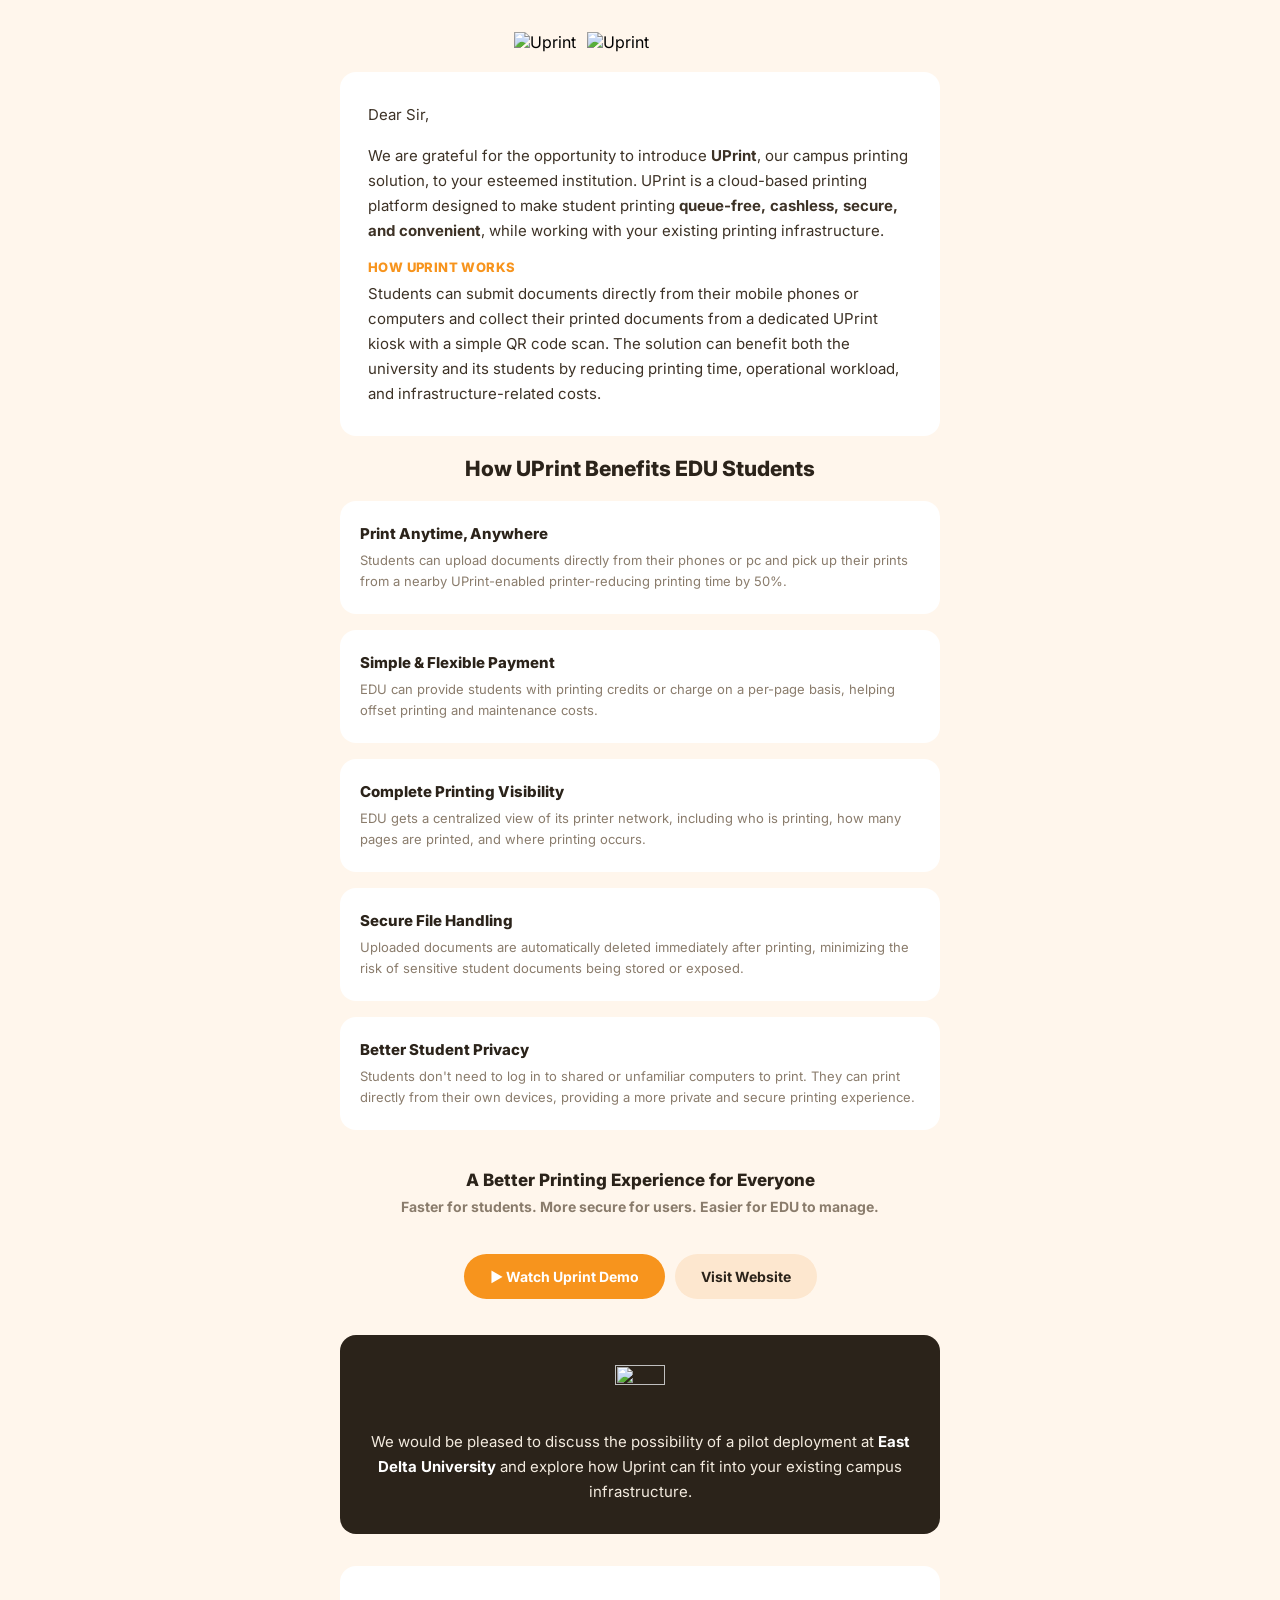
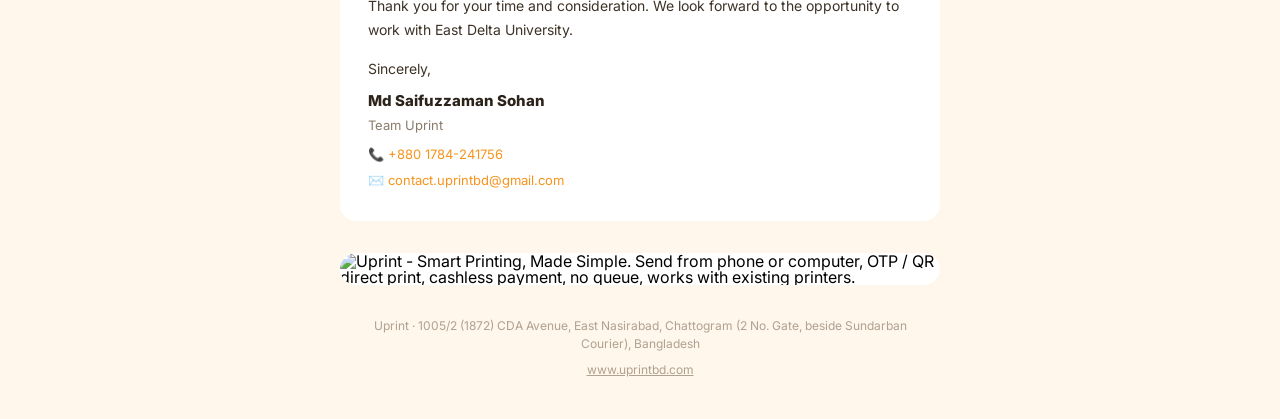
==== commit f19eb3ac: "Revise email template for UPrint introduction Updated the email template to enhance clarity and impr" ====
--- a/email_template.html
+++ b/email_template.html
@@ -69,78 +69,43 @@
         Dear Sir,
       </p>
 <p style="margin:0 0 16px 0; font-family:'Inter', -apple-system, sans-serif; font-size:15px; line-height:25px; color:#3D3226;">
-        Introducing <strong>Uprint - Smart Campus Printing</strong>. Uprint is a cloud-based printing platform designed to make student printing queue-free, cashless, and convenient - while working with your existing printing infrastructure.
+        We are grateful for the opportunity to introduce <strong>UPrint</strong>, our campus printing solution, to your esteemed institution.
+
+UPrint is a cloud-based printing platform designed to make student printing <strong>queue-free, cashless, secure, and convenient</strong>, while working with your existing printing infrastructure.
       </p>
 <p style="margin:0 0 6px 0; font-family:'Inter', -apple-system, sans-serif; font-size:13px; font-weight:800; letter-spacing:0.4px; text-transform:uppercase; color:#F7941D;">
         How Uprint Works
       </p>
 <p style="margin:0; font-family:'Inter', -apple-system, sans-serif; font-size:15px; line-height:25px; color:#3D3226;">
-        Students can submit documents from their mobile phone or computer and collect their prints through a dedicated Uprint kiosk.
-      </p>
-</td>
-</tr>
-<tr><td style="mso-table-lspace:0pt; mso-table-rspace:0pt; padding:16px 0 0 0;"></td></tr>
-<!-- Two print options -->
-<tr>
-<td style="mso-table-lspace:0pt; mso-table-rspace:0pt;">
-<table cellpadding="0" cellspacing="0" role="presentation" style="mso-table-lspace:0pt; mso-table-rspace:0pt;" width="100%">
-<tr>
-<td class="stack-column" style="mso-table-lspace:0pt; mso-table-rspace:0pt; padding-right:8px;" width="50%">
-<table cellpadding="0" cellspacing="0" height="100%" role="presentation" style="mso-table-lspace:0pt; mso-table-rspace:0pt; background-color:#FFFFFF; border-radius:16px;" width="100%">
-<tr>
-<td align="left" style="mso-table-lspace:0pt; mso-table-rspace:0pt; padding:24px 22px;" valign="top">
-<table cellpadding="0" cellspacing="0" height="36" role="presentation" style="mso-table-lspace:0pt; mso-table-rspace:0pt; background-color:#F7941D; border-radius:10px; margin-bottom:14px;" width="36">
-<tr><td align="center" style="mso-table-lspace:0pt; mso-table-rspace:0pt; font-family:'Inter', -apple-system, sans-serif; font-size:15px; font-weight:800; color:#FFFFFF;" valign="middle">1</td></tr>
-</table>
-<p style="margin:0 0 8px 0; font-family:'Inter', -apple-system, sans-serif; font-size:15px; font-weight:800; color:#2B231A;">OTP Print</p>
-<p style="margin:0; font-family:'Inter', -apple-system, sans-serif; font-size:13px; line-height:21px; color:#8A7C6C;">Send a document remotely and securely collect the print using a one-time password (OTP).</p>
-</td>
-</tr>
-</table>
-</td>
-<td class="stack-column" style="mso-table-lspace:0pt; mso-table-rspace:0pt; padding-left:8px;" width="50%">
-<table cellpadding="0" cellspacing="0" height="100%" role="presentation" style="mso-table-lspace:0pt; mso-table-rspace:0pt; background-color:#FFFFFF; border-radius:16px;" width="100%">
-<tr>
-<td align="left" style="mso-table-lspace:0pt; mso-table-rspace:0pt; padding:24px 22px;" valign="top">
-<table cellpadding="0" cellspacing="0" height="36" role="presentation" style="mso-table-lspace:0pt; mso-table-rspace:0pt; background-color:#F7941D; border-radius:10px; margin-bottom:14px;" width="36">
-<tr><td align="center" style="mso-table-lspace:0pt; mso-table-rspace:0pt; font-family:'Inter', -apple-system, sans-serif; font-size:15px; font-weight:800; color:#FFFFFF;" valign="middle">2</td></tr>
-</table>
-<p style="margin:0 0 8px 0; font-family:'Inter', -apple-system, sans-serif; font-size:15px; font-weight:800; color:#2B231A;">QR Direct Print</p>
-<p style="margin:0; font-family:'Inter', -apple-system, sans-serif; font-size:13px; line-height:21px; color:#8A7C6C;">Scan the kiosk's QR code with a mobile device and send the document directly for printing.</p>
-</td>
-</tr>
-</table>
-</td>
-</tr>
-</table>
-</td>
-</tr>
-<!-- Spacer -->
-<tr><td style="mso-table-lspace:0pt; mso-table-rspace:0pt; padding:36px 0 0 0;"></td></tr>
+        Students can submit documents directly from their mobile phones or computers and collect their printed documents from a dedicated UPrint kiosk with a simple QR code scan. The solution can benefit both the university and its students by reducing printing time, operational workload, and infrastructure-related costs.
+      </p>
+</td>
+</tr>
+
 <!-- Section title -->
 <tr>
-<td align="center" style="mso-table-lspace:0pt; mso-table-rspace:0pt; padding-bottom:22px;">
+<td align="center" style="mso-table-lspace:0pt; mso-table-rspace:0pt; padding:20px;">
 <p style="margin:0; font-family:'Inter', -apple-system, sans-serif; font-size:21px; font-weight:800; color:#2B231A;">
         How UPrint Benefits EDU Students
       </p>
 </td>
 </tr>
-<!-- Benefit cards: row 1 -->
-<tr>
-<td style="mso-table-lspace:0pt; mso-table-rspace:0pt;">
-<table cellpadding="0" cellspacing="0" role="presentation" style="mso-table-lspace:0pt; mso-table-rspace:0pt;" width="100%">
-<tr>
-<td class="benefit-col" style="mso-table-lspace:0pt; mso-table-rspace:0pt; padding:0 8px 16px 0;" width="50%">
+<!-- Benefit card 1 -->
+<tr>
+<td style="mso-table-lspace:0pt; mso-table-rspace:0pt; padding:0 0 16px 0;">
 <table cellpadding="0" cellspacing="0" role="presentation" style="mso-table-lspace:0pt; mso-table-rspace:0pt; background-color:#FFFFFF; border-radius:16px;" width="100%">
 <tr>
 <td style="mso-table-lspace:0pt; mso-table-rspace:0pt; padding:22px 20px;">
 <p style="margin:0 0 6px 0; font-family:'Inter', -apple-system, sans-serif; font-size:15px; font-weight:800; color:#2B231A; line-height:21px;">Print Anytime, Anywhere</p>
-<p style="margin:0; font-family:'Inter', -apple-system, sans-serif; font-size:13px; line-height:21px; color:#8A7C6C;">Students can upload documents directly from their phones or computers and pick up their prints from a nearby UPrint-enabled printer—reducing printing time by 50% or more.</p>
-</td>
-</tr>
-</table>
-</td>
-<td class="benefit-col" style="mso-table-lspace:0pt; mso-table-rspace:0pt; padding:0 0 16px 8px;" width="50%">
+<p style="margin:0; font-family:'Inter', -apple-system, sans-serif; font-size:13px; line-height:21px; color:#8A7C6C;">Students can upload documents directly from their phones or pc and pick up their prints from a nearby UPrint-enabled printer-reducing printing time by 50%.</p>
+</td>
+</tr>
+</table>
+</td>
+</tr>
+<!-- Benefit card 2 -->
+<tr>
+<td style="mso-table-lspace:0pt; mso-table-rspace:0pt; padding:0 0 16px 0;">
 <table cellpadding="0" cellspacing="0" role="presentation" style="mso-table-lspace:0pt; mso-table-rspace:0pt; background-color:#FFFFFF; border-radius:16px;" width="100%">
 <tr>
 <td style="mso-table-lspace:0pt; mso-table-rspace:0pt; padding:22px 20px;">
@@ -151,15 +116,9 @@
 </table>
 </td>
 </tr>
-</table>
-</td>
-</tr>
-<!-- Benefit cards: row 2 -->
-<tr>
-<td style="mso-table-lspace:0pt; mso-table-rspace:0pt;">
-<table cellpadding="0" cellspacing="0" role="presentation" style="mso-table-lspace:0pt; mso-table-rspace:0pt;" width="100%">
-<tr>
-<td class="benefit-col" style="mso-table-lspace:0pt; mso-table-rspace:0pt; padding:0 8px 16px 0;" width="50%">
+<!-- Benefit card 3 -->
+<tr>
+<td style="mso-table-lspace:0pt; mso-table-rspace:0pt; padding:0 0 16px 0;">
 <table cellpadding="0" cellspacing="0" role="presentation" style="mso-table-lspace:0pt; mso-table-rspace:0pt; background-color:#FFFFFF; border-radius:16px;" width="100%">
 <tr>
 <td style="mso-table-lspace:0pt; mso-table-rspace:0pt; padding:22px 20px;">
@@ -169,7 +128,10 @@
 </tr>
 </table>
 </td>
-<td class="benefit-col" style="mso-table-lspace:0pt; mso-table-rspace:0pt; padding:0 0 16px 8px;" width="50%">
+</tr>
+<!-- Benefit card 4 -->
+<tr>
+<td style="mso-table-lspace:0pt; mso-table-rspace:0pt; padding:0 0 16px 0;">
 <table cellpadding="0" cellspacing="0" role="presentation" style="mso-table-lspace:0pt; mso-table-rspace:0pt; background-color:#FFFFFF; border-radius:16px;" width="100%">
 <tr>
 <td style="mso-table-lspace:0pt; mso-table-rspace:0pt; padding:22px 20px;">
@@ -180,12 +142,9 @@
 </table>
 </td>
 </tr>
-</table>
-</td>
-</tr>
-<!-- Benefit cards: row 3 -->
-<tr>
-<td style="mso-table-lspace:0pt; mso-table-rspace:0pt;">
+<!-- Benefit card 5 -->
+<tr>
+<td style="mso-table-lspace:0pt; mso-table-rspace:0pt; padding:0 0 16px 0;">
 <table cellpadding="0" cellspacing="0" role="presentation" style="mso-table-lspace:0pt; mso-table-rspace:0pt; background-color:#FFFFFF; border-radius:16px;" width="100%">
 <tr>
 <td style="mso-table-lspace:0pt; mso-table-rspace:0pt; padding:22px 20px;">
@@ -209,25 +168,12 @@
 <tr>
 <td align="center" style="mso-table-lspace:0pt; mso-table-rspace:0pt;">
 <p style="margin:0; font-family:'Inter', -apple-system, sans-serif; font-size:14px; line-height:22px; color:#8A7C6C;">
-        Faster for students. More secure for users. Easier for EDU to manage.
+        <strong>Faster for students. More secure for users. Easier for EDU to manage.</strong>
       </p>
 </td>
 </tr>
 <!-- Spacer -->
 <tr><td style="mso-table-lspace:0pt; mso-table-rspace:0pt; padding:36px 0 0 0;"></td></tr>
-<!-- Why Uprint -->
-<tr>
-<td class="mobile-padding" style="mso-table-lspace:0pt; mso-table-rspace:0pt; background-color:#FFFFFF; border-radius:16px; padding:28px 28px;">
-<p style="margin:0 0 10px 0; font-family:'Inter', -apple-system, sans-serif; font-size:16px; font-weight:800; color:#2B231A;">
-        Why Uprint?
-      </p>
-<p style="margin:0; font-family:'Inter', -apple-system, sans-serif; font-size:14px; line-height:24px; color:#5C5142;">
-        Uprint helps universities create a faster, more efficient, and hassle-free campus printing experience - while reducing dependence on printing staff and unnecessary infrastructure.
-      </p>
-</td>
-</tr>
-<!-- Spacer -->
-<tr><td style="mso-table-lspace:0pt; mso-table-rspace:0pt; padding:32px 0 0 0;"></td></tr>
 <!-- CTA buttons -->
 <tr>
 <td align="center" style="mso-table-lspace:0pt; mso-table-rspace:0pt;">
@@ -266,9 +212,10 @@
 <!-- Signature -->
 <tr>
 <td class="mobile-padding" style="mso-table-lspace:0pt; mso-table-rspace:0pt; background-color:#FFFFFF; border-radius:16px; padding:28px 28px;">
-<p style="margin:0 0 16px 0; font-family:'Inter', -apple-system, sans-serif; font-size:14px; line-height:22px; color:#3D3226;">Best regards,</p>
-<p style="margin:0 0 4px 0; font-family:'Inter', -apple-system, sans-serif; font-size:15px; font-weight:800; color:#2B231A; line-height:21px;">Md Saifuzzaman Sohan</p>
-<p style="margin:0 0 14px 0; font-family:'Inter', -apple-system, sans-serif; font-size:13px; color:#8A7C6C; line-height:19px;">Team Uprint</p>
+<p style="margin:0 0 16px 0; font-family:'Inter', -apple-system, sans-serif; font-size:14px; line-height:24px; color:#3D3226;">Thank you for your time and consideration. We look forward to the opportunity to work with East Delta University.</p>
+<p style="margin:0 0 10px 0; font-family:'Inter', -apple-system, sans-serif; font-size:14px; line-height:22px; color:#3D3226;">Sincerely,</p>
+<p style="margin:0 0 5px 0; font-family:'Inter', -apple-system, sans-serif; font-size:15px; font-weight:800; color:#2B231A; line-height:21px;">Md Saifuzzaman Sohan</p>
+<p style="margin:0 0 6px 0; font-family:'Inter', -apple-system, sans-serif; font-size:13px; color:#8A7C6C; line-height:19px;">Team Uprint</p>
 <table cellpadding="0" cellspacing="0" role="presentation" style="mso-table-lspace:0pt; mso-table-rspace:0pt;">
 <tr>
 <td style="mso-table-lspace:0pt; mso-table-rspace:0pt; font-family:'Inter', -apple-system, sans-serif; font-size:13px; padding:3px 0; line-height:20px;">📞 <a href="tel:+8801784241756" style="color:#F7941D; text-decoration:none;">+880 1784-241756</a></td>
@@ -296,7 +243,7 @@
         Uprint · 1005/2 (1872) CDA Avenue, East Nasirabad, Chattogram (2 No. Gate, beside Sundarban Courier), Bangladesh
       </p>
 <p style="margin:0; font-family:'Inter', -apple-system, sans-serif; font-size:12px; color:#B0A190; line-height:18px;">
-<a href="https://uprintbd.com" style="color:#B0A190; text-decoration:underline;">uprintbd.com</a>
+<a href="https://uprintbd.com" style="color:#B0A190; text-decoration:underline;">www.uprintbd.com</a>
 </p>
 </td>
 </tr>
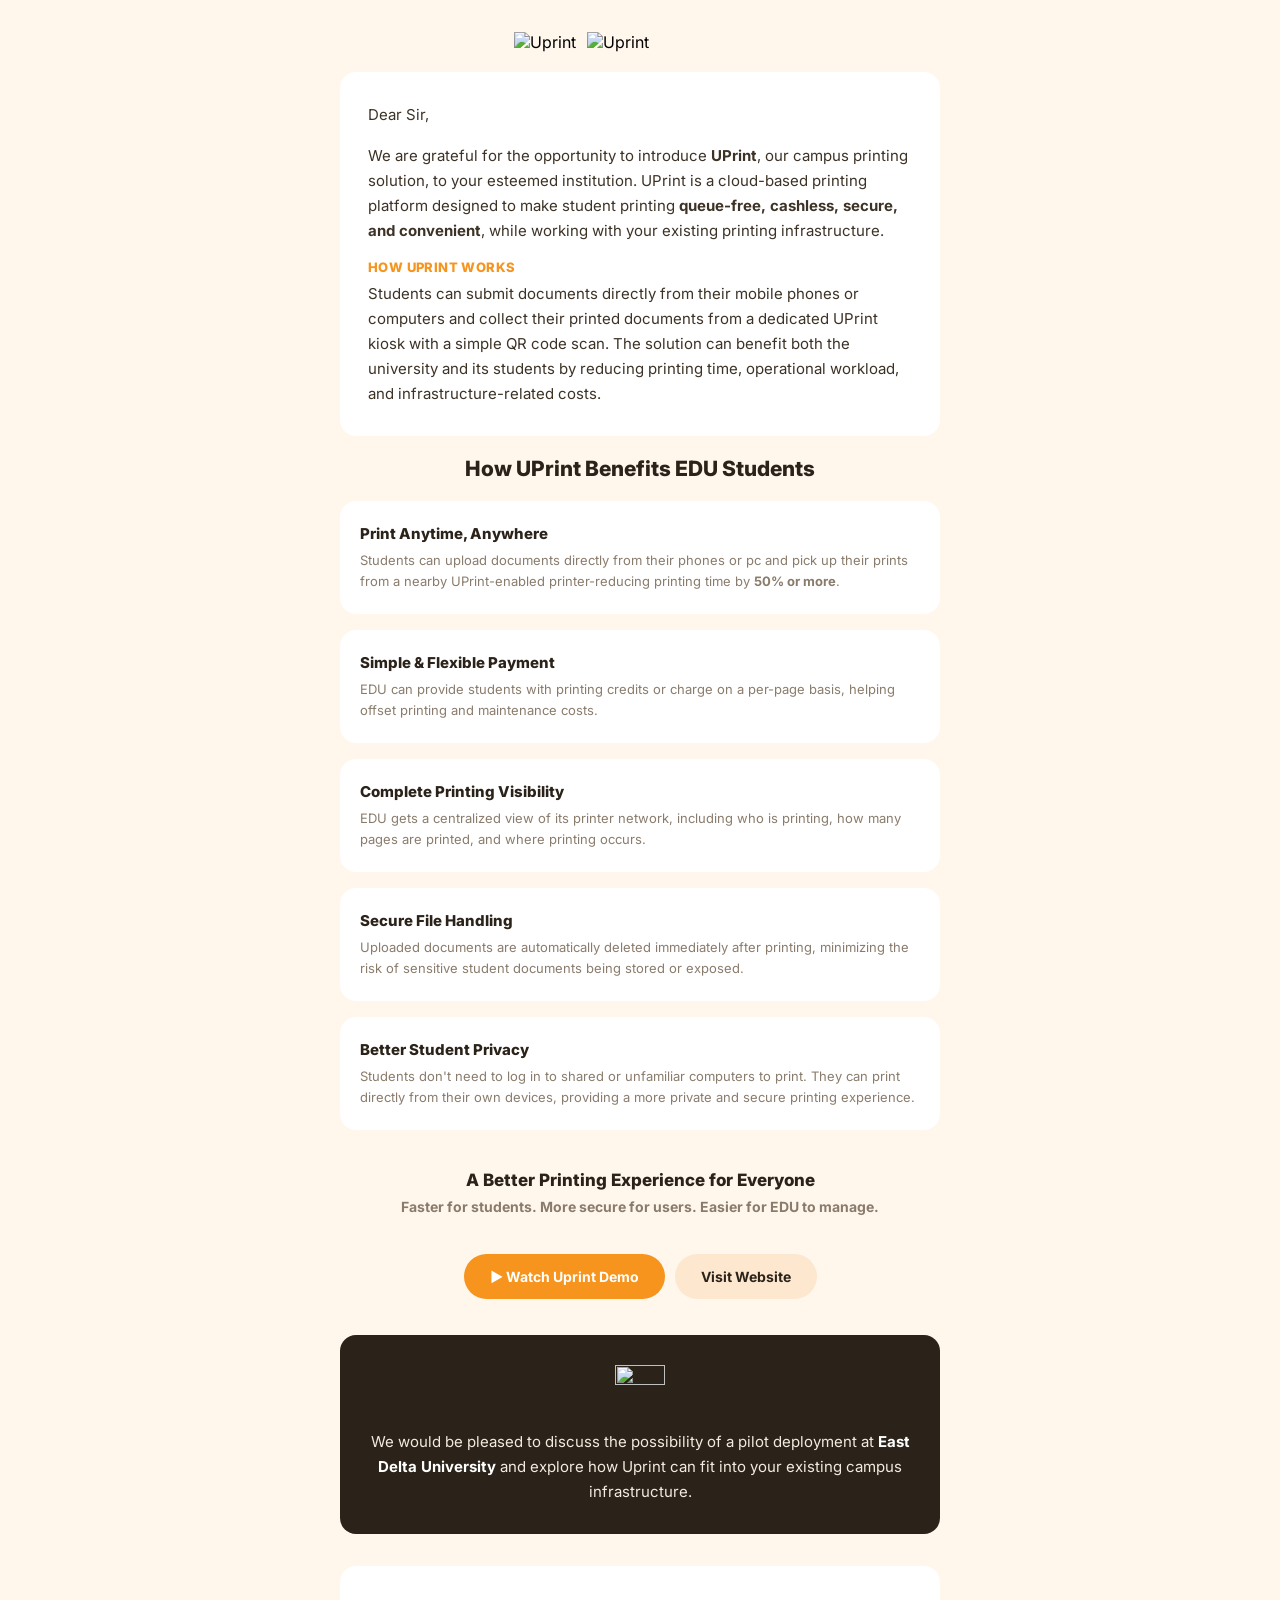
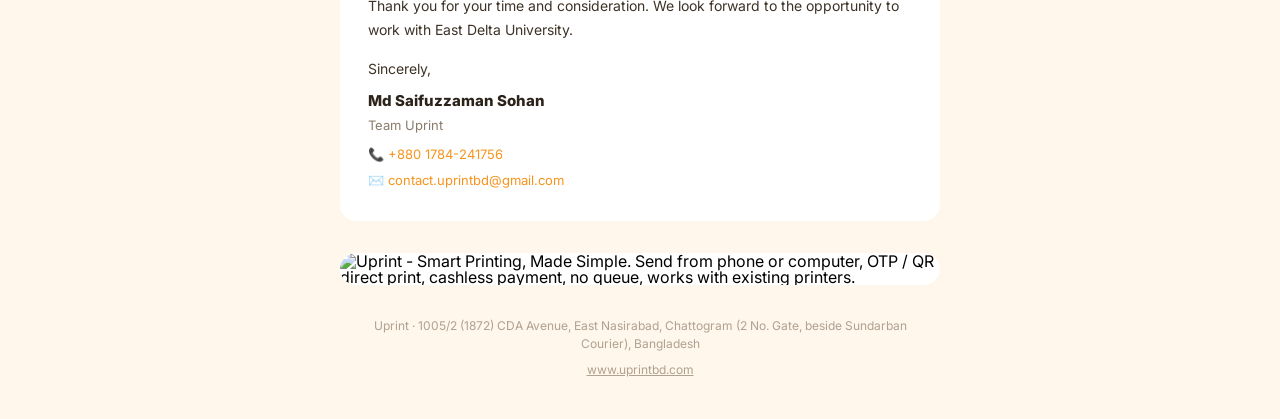
==== commit 4f5e5b97: "Update printing time message in email template" ====
--- a/email_template.html
+++ b/email_template.html
@@ -97,7 +97,7 @@
 <tr>
 <td style="mso-table-lspace:0pt; mso-table-rspace:0pt; padding:22px 20px;">
 <p style="margin:0 0 6px 0; font-family:'Inter', -apple-system, sans-serif; font-size:15px; font-weight:800; color:#2B231A; line-height:21px;">Print Anytime, Anywhere</p>
-<p style="margin:0; font-family:'Inter', -apple-system, sans-serif; font-size:13px; line-height:21px; color:#8A7C6C;">Students can upload documents directly from their phones or pc and pick up their prints from a nearby UPrint-enabled printer-reducing printing time by 50%.</p>
+<p style="margin:0; font-family:'Inter', -apple-system, sans-serif; font-size:13px; line-height:21px; color:#8A7C6C;">Students can upload documents directly from their phones or pc and pick up their prints from a nearby UPrint-enabled printer-reducing printing time by <strong>50% or more</strong>.</p>
 </td>
 </tr>
 </table>
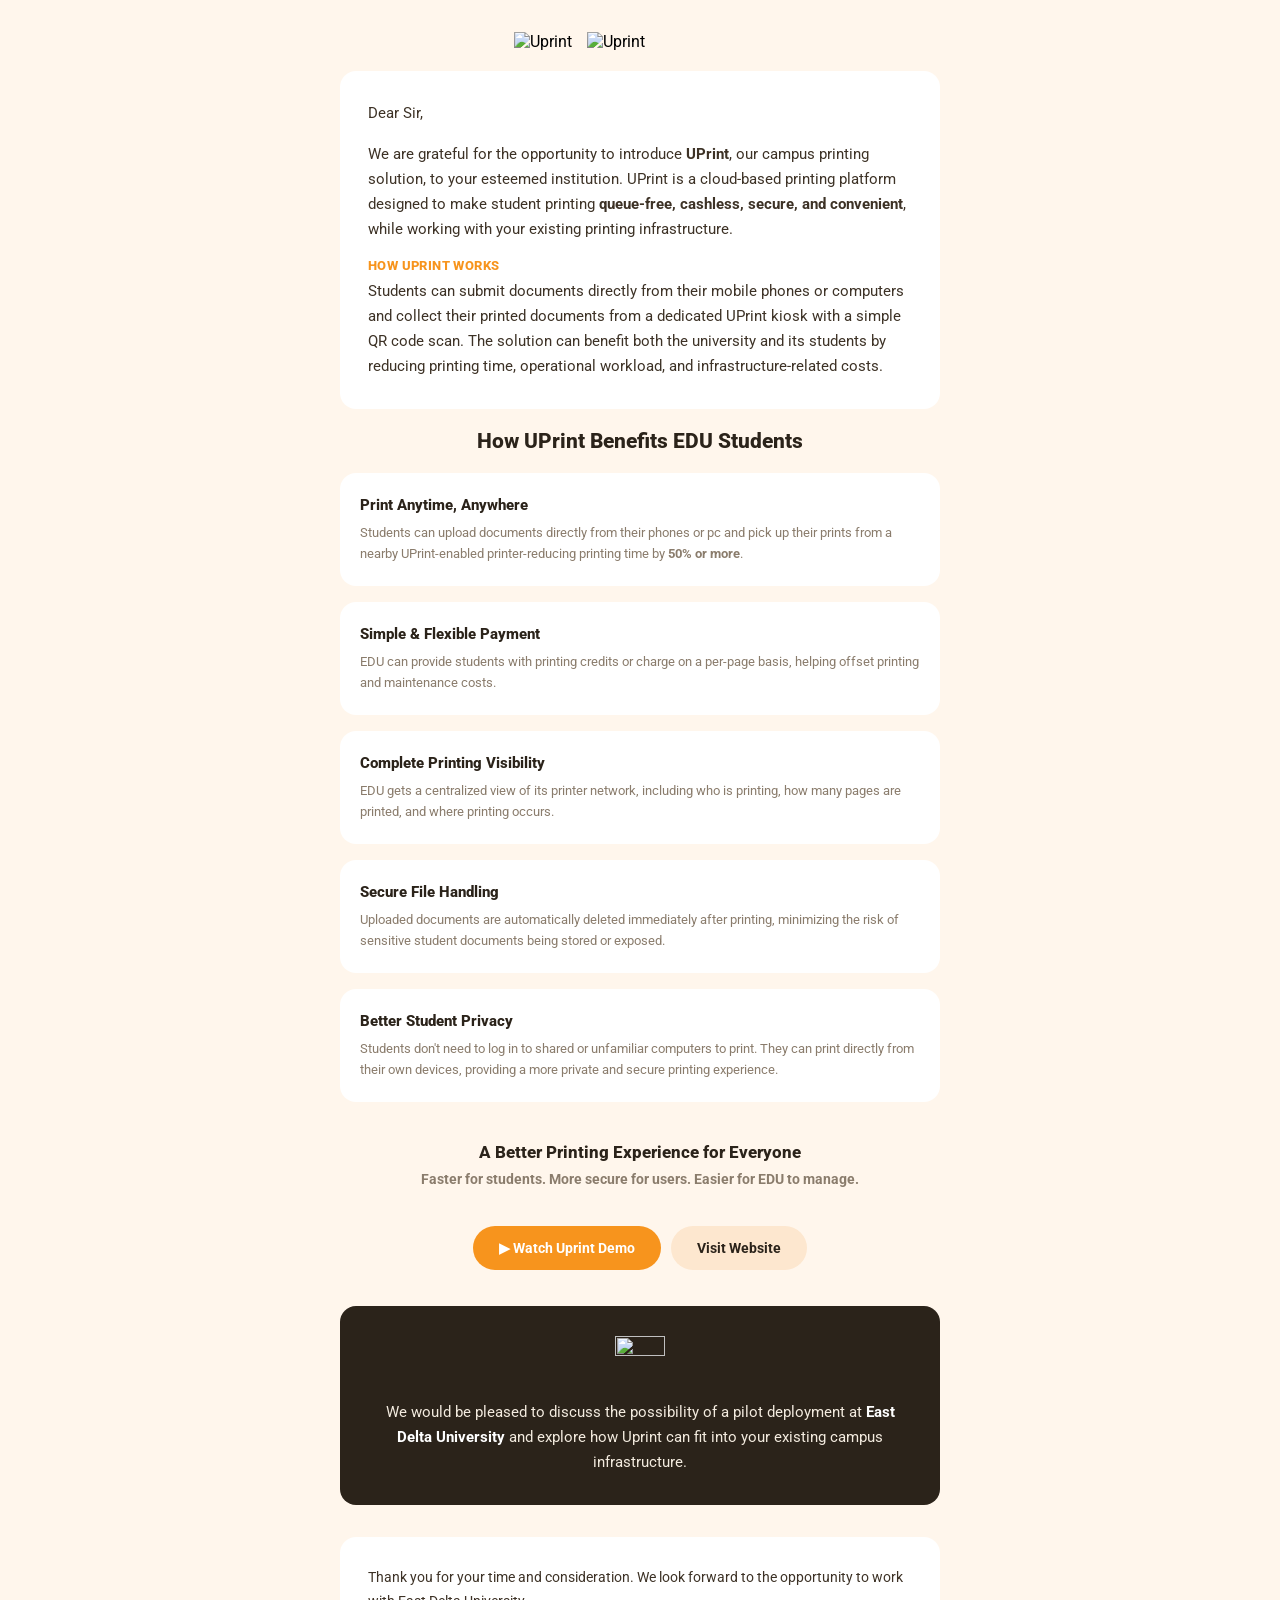
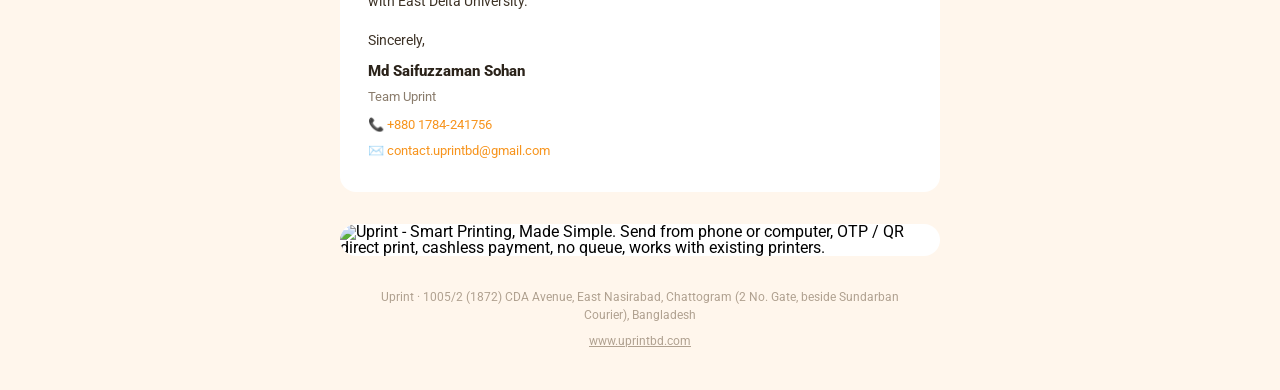
==== commit 3cad336d: "Use Roboto font in email template Replace Inter with Roboto in email_template.html: updated the Goog" ====
--- a/email_template.html
+++ b/email_template.html
@@ -15,7 +15,7 @@
 </xml>
 </noscript>
 <![endif]-->
-<link href="https://fonts.googleapis.com/css2?family=Inter:wght@400;700;800&amp;display=swap" rel="stylesheet"/>
+<link href="https://fonts.googleapis.com/css2?family=Roboto:wght@400;700;800&amp;display=swap" rel="stylesheet"/>
 <style>
 @media screen and (max-width:600px){
   .email-container{width:100% !important;}
@@ -27,7 +27,7 @@
   .logo-img{height:28px !important;}
 }
 </style></head>
-<body style="margin:0; padding:0; background-color:#FFF6EC;; margin:0; padding:0; width:100% !important; height:100% !important; background-color:#FFF6EC; font-family:'Inter', -apple-system, sans-serif">
+<body style="margin:0; padding:0; background-color:#FFF6EC;; margin:0; padding:0; width:100% !important; height:100% !important; background-color:#FFF6EC; font-family:'Roboto', -apple-system, sans-serif">
 <!-- Preheader -->
 <div style="display:none; max-height:0; overflow:hidden; mso-hide:all;">
   Queue-free, cashless printing for your students — watch the demo and let's talk about a pilot at East Delta University.
@@ -65,18 +65,18 @@
 <!-- Greeting / intro -->
 <tr>
 <td class="mobile-padding" style="mso-table-lspace:0pt; mso-table-rspace:0pt; background-color:#FFFFFF; border-radius:16px; padding:30px 28px;">
-<p style="margin:0 0 16px 0; text-align:left; font-family:'Inter', -apple-system, sans-serif; font-size:15px; line-height:25px; color:#3D3226;">
+<p style="margin:0 0 16px 0; text-align:left; font-family:'Roboto', -apple-system, sans-serif; font-size:15px; line-height:25px; color:#3D3226;">
         Dear Sir,
       </p>
-<p style="margin:0 0 16px 0; font-family:'Inter', -apple-system, sans-serif; font-size:15px; line-height:25px; color:#3D3226;">
+<p style="margin:0 0 16px 0; font-family:'Roboto', -apple-system, sans-serif; font-size:15px; line-height:25px; color:#3D3226;">
         We are grateful for the opportunity to introduce <strong>UPrint</strong>, our campus printing solution, to your esteemed institution.
 
 UPrint is a cloud-based printing platform designed to make student printing <strong>queue-free, cashless, secure, and convenient</strong>, while working with your existing printing infrastructure.
       </p>
-<p style="margin:0 0 6px 0; font-family:'Inter', -apple-system, sans-serif; font-size:13px; font-weight:800; letter-spacing:0.4px; text-transform:uppercase; color:#F7941D;">
+<p style="margin:0 0 6px 0; font-family:'Roboto', -apple-system, sans-serif; font-size:13px; font-weight:800; letter-spacing:0.4px; text-transform:uppercase; color:#F7941D;">
         How Uprint Works
       </p>
-<p style="margin:0; font-family:'Inter', -apple-system, sans-serif; font-size:15px; line-height:25px; color:#3D3226;">
+<p style="margin:0; font-family:'Roboto', -apple-system, sans-serif; font-size:15px; line-height:25px; color:#3D3226;">
         Students can submit documents directly from their mobile phones or computers and collect their printed documents from a dedicated UPrint kiosk with a simple QR code scan. The solution can benefit both the university and its students by reducing printing time, operational workload, and infrastructure-related costs.
       </p>
 </td>
@@ -85,7 +85,7 @@
 <!-- Section title -->
 <tr>
 <td align="center" style="mso-table-lspace:0pt; mso-table-rspace:0pt; padding:20px;">
-<p style="margin:0; font-family:'Inter', -apple-system, sans-serif; font-size:21px; font-weight:800; color:#2B231A;">
+<p style="margin:0; font-family:'Roboto', -apple-system, sans-serif; font-size:21px; font-weight:800; color:#2B231A;">
         How UPrint Benefits EDU Students
       </p>
 </td>
@@ -96,8 +96,8 @@
 <table cellpadding="0" cellspacing="0" role="presentation" style="mso-table-lspace:0pt; mso-table-rspace:0pt; background-color:#FFFFFF; border-radius:16px;" width="100%">
 <tr>
 <td style="mso-table-lspace:0pt; mso-table-rspace:0pt; padding:22px 20px;">
-<p style="margin:0 0 6px 0; font-family:'Inter', -apple-system, sans-serif; font-size:15px; font-weight:800; color:#2B231A; line-height:21px;">Print Anytime, Anywhere</p>
-<p style="margin:0; font-family:'Inter', -apple-system, sans-serif; font-size:13px; line-height:21px; color:#8A7C6C;">Students can upload documents directly from their phones or pc and pick up their prints from a nearby UPrint-enabled printer-reducing printing time by <strong>50% or more</strong>.</p>
+<p style="margin:0 0 6px 0; font-family:'Roboto', -apple-system, sans-serif; font-size:15px; font-weight:800; color:#2B231A; line-height:21px;">Print Anytime, Anywhere</p>
+<p style="margin:0; font-family:'Roboto', -apple-system, sans-serif; font-size:13px; line-height:21px; color:#8A7C6C;">Students can upload documents directly from their phones or pc and pick up their prints from a nearby UPrint-enabled printer-reducing printing time by <strong>50% or more</strong>.</p>
 </td>
 </tr>
 </table>
@@ -109,8 +109,8 @@
 <table cellpadding="0" cellspacing="0" role="presentation" style="mso-table-lspace:0pt; mso-table-rspace:0pt; background-color:#FFFFFF; border-radius:16px;" width="100%">
 <tr>
 <td style="mso-table-lspace:0pt; mso-table-rspace:0pt; padding:22px 20px;">
-<p style="margin:0 0 6px 0; font-family:'Inter', -apple-system, sans-serif; font-size:15px; font-weight:800; color:#2B231A; line-height:21px;">Simple &amp; Flexible Payment</p>
-<p style="margin:0; font-family:'Inter', -apple-system, sans-serif; font-size:13px; line-height:21px; color:#8A7C6C;">EDU can provide students with printing credits or charge on a per-page basis, helping offset printing and maintenance costs.</p>
+<p style="margin:0 0 6px 0; font-family:'Roboto', -apple-system, sans-serif; font-size:15px; font-weight:800; color:#2B231A; line-height:21px;">Simple &amp; Flexible Payment</p>
+<p style="margin:0; font-family:'Roboto', -apple-system, sans-serif; font-size:13px; line-height:21px; color:#8A7C6C;">EDU can provide students with printing credits or charge on a per-page basis, helping offset printing and maintenance costs.</p>
 </td>
 </tr>
 </table>
@@ -122,8 +122,8 @@
 <table cellpadding="0" cellspacing="0" role="presentation" style="mso-table-lspace:0pt; mso-table-rspace:0pt; background-color:#FFFFFF; border-radius:16px;" width="100%">
 <tr>
 <td style="mso-table-lspace:0pt; mso-table-rspace:0pt; padding:22px 20px;">
-<p style="margin:0 0 6px 0; font-family:'Inter', -apple-system, sans-serif; font-size:15px; font-weight:800; color:#2B231A; line-height:21px;">Complete Printing Visibility</p>
-<p style="margin:0; font-family:'Inter', -apple-system, sans-serif; font-size:13px; line-height:21px; color:#8A7C6C;">EDU gets a centralized view of its printer network, including who is printing, how many pages are printed, and where printing occurs.</p>
+<p style="margin:0 0 6px 0; font-family:'Roboto', -apple-system, sans-serif; font-size:15px; font-weight:800; color:#2B231A; line-height:21px;">Complete Printing Visibility</p>
+<p style="margin:0; font-family:'Roboto', -apple-system, sans-serif; font-size:13px; line-height:21px; color:#8A7C6C;">EDU gets a centralized view of its printer network, including who is printing, how many pages are printed, and where printing occurs.</p>
 </td>
 </tr>
 </table>
@@ -135,8 +135,8 @@
 <table cellpadding="0" cellspacing="0" role="presentation" style="mso-table-lspace:0pt; mso-table-rspace:0pt; background-color:#FFFFFF; border-radius:16px;" width="100%">
 <tr>
 <td style="mso-table-lspace:0pt; mso-table-rspace:0pt; padding:22px 20px;">
-<p style="margin:0 0 6px 0; font-family:'Inter', -apple-system, sans-serif; font-size:15px; font-weight:800; color:#2B231A; line-height:21px;">Secure File Handling</p>
-<p style="margin:0; font-family:'Inter', -apple-system, sans-serif; font-size:13px; line-height:21px; color:#8A7C6C;">Uploaded documents are automatically deleted immediately after printing, minimizing the risk of sensitive student documents being stored or exposed.</p>
+<p style="margin:0 0 6px 0; font-family:'Roboto', -apple-system, sans-serif; font-size:15px; font-weight:800; color:#2B231A; line-height:21px;">Secure File Handling</p>
+<p style="margin:0; font-family:'Roboto', -apple-system, sans-serif; font-size:13px; line-height:21px; color:#8A7C6C;">Uploaded documents are automatically deleted immediately after printing, minimizing the risk of sensitive student documents being stored or exposed.</p>
 </td>
 </tr>
 </table>
@@ -148,8 +148,8 @@
 <table cellpadding="0" cellspacing="0" role="presentation" style="mso-table-lspace:0pt; mso-table-rspace:0pt; background-color:#FFFFFF; border-radius:16px;" width="100%">
 <tr>
 <td style="mso-table-lspace:0pt; mso-table-rspace:0pt; padding:22px 20px;">
-<p style="margin:0 0 6px 0; font-family:'Inter', -apple-system, sans-serif; font-size:15px; font-weight:800; color:#2B231A; line-height:21px;">Better Student Privacy</p>
-<p style="margin:0; font-family:'Inter', -apple-system, sans-serif; font-size:13px; line-height:21px; color:#8A7C6C;">Students don't need to log in to shared or unfamiliar computers to print. They can print directly from their own devices, providing a more private and secure printing experience.</p>
+<p style="margin:0 0 6px 0; font-family:'Roboto', -apple-system, sans-serif; font-size:15px; font-weight:800; color:#2B231A; line-height:21px;">Better Student Privacy</p>
+<p style="margin:0; font-family:'Roboto', -apple-system, sans-serif; font-size:13px; line-height:21px; color:#8A7C6C;">Students don't need to log in to shared or unfamiliar computers to print. They can print directly from their own devices, providing a more private and secure printing experience.</p>
 </td>
 </tr>
 </table>
@@ -160,14 +160,14 @@
 <!-- Closing tagline -->
 <tr>
 <td align="center" style="mso-table-lspace:0pt; mso-table-rspace:0pt; padding-bottom:6px;">
-<p style="margin:0; font-family:'Inter', -apple-system, sans-serif; font-size:17px; font-weight:800; color:#2B231A;">
+<p style="margin:0; font-family:'Roboto', -apple-system, sans-serif; font-size:17px; font-weight:800; color:#2B231A;">
         A Better Printing Experience for Everyone
       </p>
 </td>
 </tr>
 <tr>
 <td align="center" style="mso-table-lspace:0pt; mso-table-rspace:0pt;">
-<p style="margin:0; font-family:'Inter', -apple-system, sans-serif; font-size:14px; line-height:22px; color:#8A7C6C;">
+<p style="margin:0; font-family:'Roboto', -apple-system, sans-serif; font-size:14px; line-height:22px; color:#8A7C6C;">
         <strong>Faster for students. More secure for users. Easier for EDU to manage.</strong>
       </p>
 </td>
@@ -179,14 +179,14 @@
 <td align="center" style="mso-table-lspace:0pt; mso-table-rspace:0pt;">
 <table cellpadding="0" cellspacing="0" class="btn-stack" role="presentation" style="mso-table-lspace:0pt; mso-table-rspace:0pt;">
 <tr>
-<td class="btn-primary" style="mso-table-lspace:0pt; mso-table-rspace:0pt; border-radius:100px; background-color:#F7941D;">
-<a href="https://youtu.be/S1dwnnn4nPo" style="display:inline-block; padding:14px 26px; font-family:'Inter', -apple-system, sans-serif; font-size:14px; font-weight:700; color:#FFFFFF; text-decoration:none; border-radius:100px;" target="_blank">
+<td class="btn-primary" style="mso-table-lspace:0pt; mso-table-rspace:0pt; border-radius:100px; background-color:#F7941D; text-align:center;">
+<a href="https://youtu.be/S1dwnnn4nPo" style="display:inline-block; padding:14px 26px; font-family:'Roboto', -apple-system, sans-serif; font-size:14px; font-weight:700; color:#FFFFFF; text-decoration:none; border-radius:100px; text-align:center;" target="_blank">
               ▶ Watch Uprint Demo
             </a>
 </td>
 <td class="btn-gap" width="10" style="width:10px;font-size:0;line-height:0;">&nbsp;</td>
 <td class="btn-secondary" style="mso-table-lspace:0pt; mso-table-rspace:0pt; border-radius:100px; text-align:center; background-color:#FDE7CF;">
-<a href="https://uprintbd.com" style="display:inline-block; padding:14px 26px; font-family:'Inter', -apple-system, sans-serif; font-size:14px; font-weight:700; color:#2B231A; text-decoration:none; border-radius:100px;" target="_blank">
+<a href="https://uprintbd.com" style="display:inline-block; padding:14px 26px; font-family:'Roboto', -apple-system, sans-serif; font-size:14px; font-weight:700; color:#2B231A; text-decoration:none; border-radius:100px;" target="_blank">
               Visit Website
             </a>
 </td>
@@ -202,7 +202,7 @@
 <table cellpadding="0" cellspacing="0" role="presentation" style="mso-table-lspace:0pt; mso-table-rspace:0pt; margin-bottom:14px;">
 <tr><td align="center" style="mso-table-lspace:0pt; mso-table-rspace:0pt;"><img alt="" height="50" src="https://raw.githubusercontent.com/MSSohan/uprint_landing-page/main/printer.png" style="-ms-interpolation-mode:bicubic; border:0; height:auto; line-height:100%; outline:none; text-decoration:none; display:block;" width="50"/></td></tr>
 </table>
-<p style="margin:0; font-family:'Inter', -apple-system, sans-serif; font-size:15px; line-height:25px; color:#F3EBDF;">
+<p style="margin:0; font-family:'Roboto', -apple-system, sans-serif; font-size:15px; line-height:25px; color:#F3EBDF;">
         We would be pleased to discuss the possibility of a pilot deployment at <strong style="color:#FFFFFF;">East Delta University</strong> and explore how Uprint can fit into your existing campus infrastructure.
       </p>
 </td>
@@ -212,16 +212,16 @@
 <!-- Signature -->
 <tr>
 <td class="mobile-padding" style="mso-table-lspace:0pt; mso-table-rspace:0pt; background-color:#FFFFFF; border-radius:16px; padding:28px 28px;">
-<p style="margin:0 0 16px 0; font-family:'Inter', -apple-system, sans-serif; font-size:14px; line-height:24px; color:#3D3226;">Thank you for your time and consideration. We look forward to the opportunity to work with East Delta University.</p>
-<p style="margin:0 0 10px 0; font-family:'Inter', -apple-system, sans-serif; font-size:14px; line-height:22px; color:#3D3226;">Sincerely,</p>
-<p style="margin:0 0 5px 0; font-family:'Inter', -apple-system, sans-serif; font-size:15px; font-weight:800; color:#2B231A; line-height:21px;">Md Saifuzzaman Sohan</p>
-<p style="margin:0 0 6px 0; font-family:'Inter', -apple-system, sans-serif; font-size:13px; color:#8A7C6C; line-height:19px;">Team Uprint</p>
+<p style="margin:0 0 16px 0; font-family:'Roboto', -apple-system, sans-serif; font-size:14px; line-height:24px; color:#3D3226;">Thank you for your time and consideration. We look forward to the opportunity to work with East Delta University.</p>
+<p style="margin:0 0 10px 0; font-family:'Roboto', -apple-system, sans-serif; font-size:14px; line-height:22px; color:#3D3226;">Sincerely,</p>
+<p style="margin:0 0 5px 0; font-family:'Roboto', -apple-system, sans-serif; font-size:15px; font-weight:800; color:#2B231A; line-height:21px;">Md Saifuzzaman Sohan</p>
+<p style="margin:0 0 6px 0; font-family:'Roboto', -apple-system, sans-serif; font-size:13px; color:#8A7C6C; line-height:19px;">Team Uprint</p>
 <table cellpadding="0" cellspacing="0" role="presentation" style="mso-table-lspace:0pt; mso-table-rspace:0pt;">
 <tr>
-<td style="mso-table-lspace:0pt; mso-table-rspace:0pt; font-family:'Inter', -apple-system, sans-serif; font-size:13px; padding:3px 0; line-height:20px;">📞 <a href="tel:+8801784241756" style="color:#F7941D; text-decoration:none;">+880 1784-241756</a></td>
-</tr>
-<tr>
-<td style="mso-table-lspace:0pt; mso-table-rspace:0pt; font-family:'Inter', -apple-system, sans-serif; font-size:13px; padding:3px 0; line-height:20px;">✉️ <a href="mailto:contact.uprintbd@gmail.com" style="color:#F7941D; text-decoration:none;">contact.uprintbd@gmail.com</a></td>
+<td style="mso-table-lspace:0pt; mso-table-rspace:0pt; font-family:'Roboto', -apple-system, sans-serif; font-size:13px; padding:3px 0; line-height:20px;">📞 <a href="tel:+8801784241756" style="color:#F7941D; text-decoration:none;">+880 1784-241756</a></td>
+</tr>
+<tr>
+<td style="mso-table-lspace:0pt; mso-table-rspace:0pt; font-family:'Roboto', -apple-system, sans-serif; font-size:13px; padding:3px 0; line-height:20px;">✉️ <a href="mailto:contact.uprintbd@gmail.com" style="color:#F7941D; text-decoration:none;">contact.uprintbd@gmail.com</a></td>
 </tr>
 </table>
 </td>
@@ -239,10 +239,10 @@
 <!-- Footer -->
 <tr>
 <td align="center" style="mso-table-lspace:0pt; mso-table-rspace:0pt; padding:0 24px 40px 24px;">
-<p style="margin:0 0 8px 0; font-family:'Inter', -apple-system, sans-serif; font-size:12px; color:#B0A190; line-height:18px;">
+<p style="margin:0 0 8px 0; font-family:'Roboto', -apple-system, sans-serif; font-size:12px; color:#B0A190; line-height:18px;">
         Uprint · 1005/2 (1872) CDA Avenue, East Nasirabad, Chattogram (2 No. Gate, beside Sundarban Courier), Bangladesh
       </p>
-<p style="margin:0; font-family:'Inter', -apple-system, sans-serif; font-size:12px; color:#B0A190; line-height:18px;">
+<p style="margin:0; font-family:'Roboto', -apple-system, sans-serif; font-size:12px; color:#B0A190; line-height:18px;">
 <a href="https://uprintbd.com" style="color:#B0A190; text-decoration:underline;">www.uprintbd.com</a>
 </p>
 </td>
@@ -253,4 +253,4 @@
 <![endif]-->
 </center>
 </body>
-</html>
+</html>
